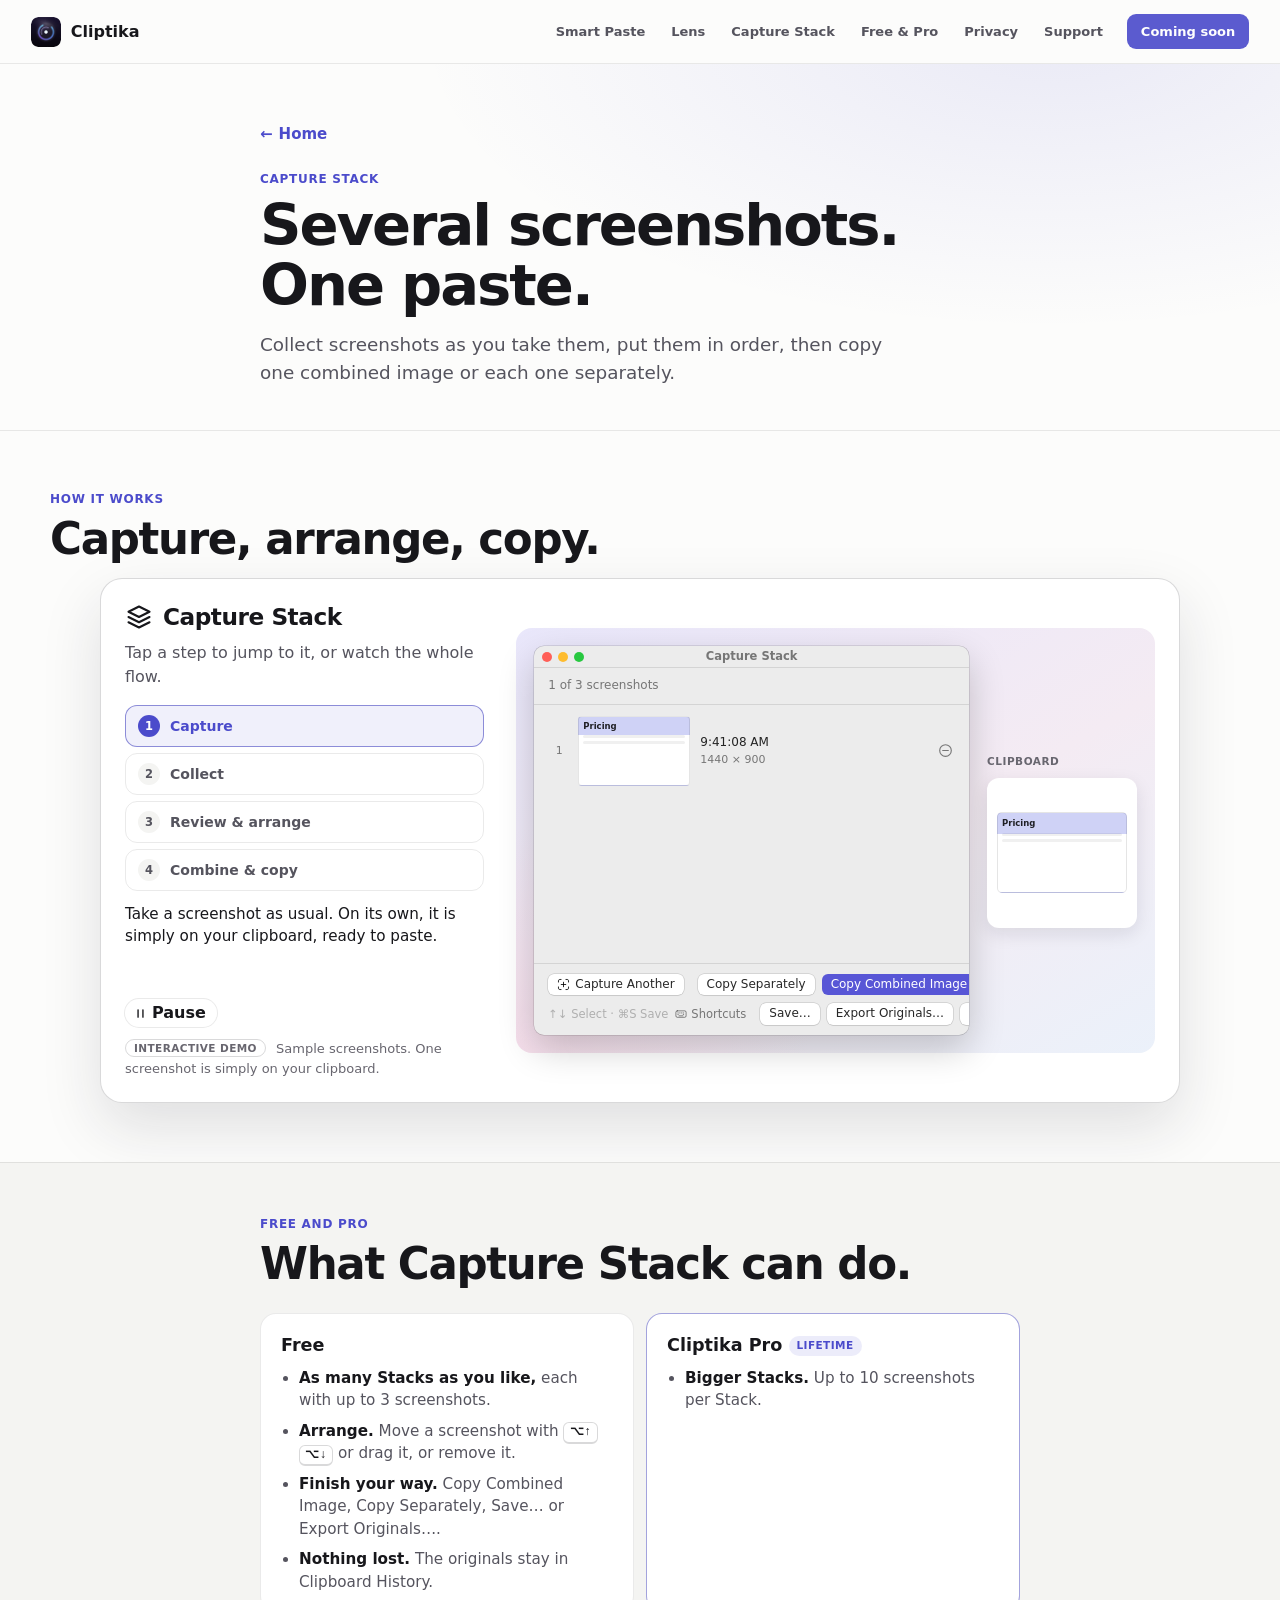
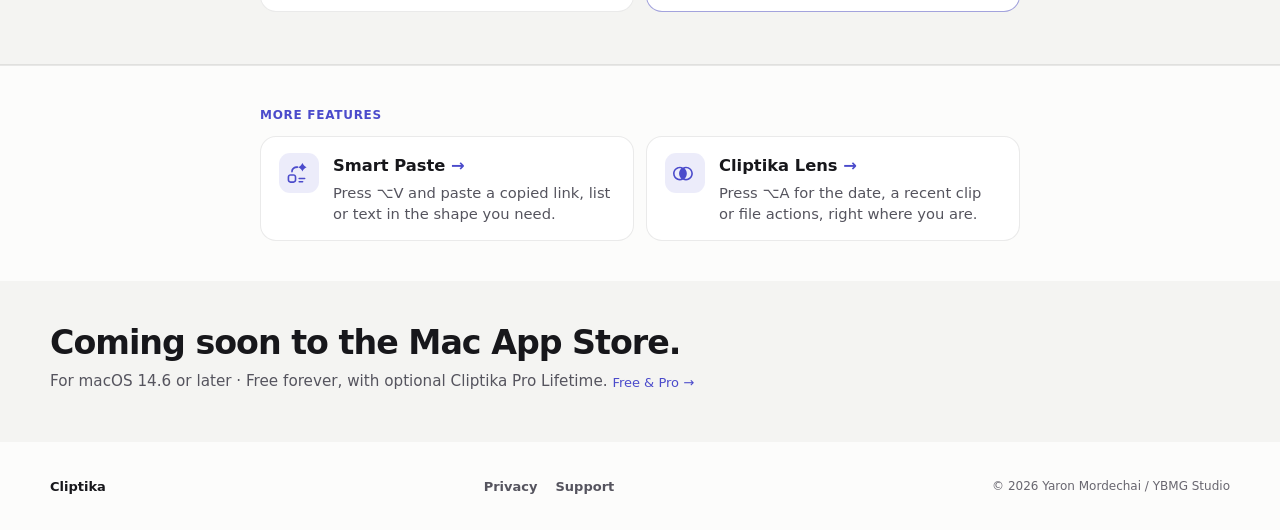
==== capture-stack.html @ e567d056 "Feature pages: Lens and Capture Stack, shared navigation, deploy list - lens.html: the four existing" ====
<!doctype html>
<html lang="en">
<head>
  <meta charset="utf-8">
  <meta name="viewport" content="width=device-width,initial-scale=1">
  <meta name="description" content="Capture Stack in Cliptika for Mac: collect several screenshots, put them in order, then copy one combined image or each one separately.">
  <meta name="theme-color" content="#121116" media="(prefers-color-scheme: dark)">
  <meta name="theme-color" content="#fcfcfb" media="(prefers-color-scheme: light)">
  <title>Capture Stack — Cliptika</title>
  <link rel="canonical" href="https://cliptika.app/capture-stack.html"><meta property="og:type" content="website"><meta property="og:site_name" content="Cliptika"><meta property="og:url" content="https://cliptika.app/capture-stack.html"><meta property="og:title" content="Capture Stack — Cliptika"><meta property="og:description" content="Capture Stack in Cliptika for Mac: collect several screenshots, put them in order, then copy one combined image or each one separately."><meta property="og:image" content="https://cliptika.app/assets/og/cliptika-og.png"><meta property="og:image:width" content="1200"><meta property="og:image:height" content="630"><meta property="og:image:type" content="image/png"><meta property="og:image:alt" content="Cliptika app icon with the headline Copy. Capture. Do more. and “Coming soon to the Mac App Store”."><meta name="twitter:card" content="summary_large_image"><meta name="twitter:title" content="Capture Stack — Cliptika"><meta name="twitter:description" content="Capture Stack in Cliptika for Mac: collect several screenshots, put them in order, then copy one combined image or each one separately."><meta name="twitter:image" content="https://cliptika.app/assets/og/cliptika-og.png">
  <link rel="icon" href="favicon.png" type="image/png" sizes="32x32">
  <link rel="apple-touch-icon" href="assets/icons/cliptika-app-icon-180.png">
  <link rel="stylesheet" href="style.css?v=preview-19"><link rel="stylesheet" href="site.css?v=s12">
  <link rel="stylesheet" href="showcase.css?v=sc-73-fp">
</head>
<body class="xp-page">
<svg xmlns="http://www.w3.org/2000/svg" width="0" height="0" style="position:absolute" aria-hidden="true" focusable="false"><defs>
<symbol id="icon-smartpaste" viewBox="6 -92 108 108">
<path class="ic-secondary" d="M107.07 -66.105C97.542 -62.022 90.736 -55.216 86.652 -45.687C82.568 -55.216 75.762 -62.022 66.234 -66.105C75.762 -70.189 82.568 -76.995 86.652 -86.523C90.736 -76.995 97.542 -70.189 107.07 -66.105Z"/><path class="ic-primary" d="M56.772 -18.297L56.772 -3.358C56.772 4.344 50.529 10.587 42.828 10.587L27.888 10.587C20.187 10.587 13.944 4.344 13.944 -3.357L13.944 -18.297C13.944 -25.999 20.187 -32.242 27.888 -32.242L42.828 -32.242C50.529 -32.242 56.772 -25.999 56.772 -18.297ZM91.632 5.109C91.632 7.309 89.848 9.093 87.648 9.093L70.716 9.093C68.516 9.093 66.732 7.309 66.732 5.109C66.732 2.908 68.516 1.124 70.716 1.124L87.648 1.124C89.848 1.124 91.632 2.908 91.632 5.109ZM27.888 -24.273C24.588 -24.273 21.912 -21.598 21.912 -18.297L21.912 -3.357C21.912 -0.057 24.588 2.619 27.888 2.618L42.828 2.618C46.128 2.618 48.804 -0.057 48.804 -3.358L48.804 -18.297C48.804 -21.598 46.128 -24.273 42.828 -24.273ZM101.592 -10.828C101.592 -8.627 99.808 -6.844 97.608 -6.844L70.716 -6.844C68.516 -6.844 66.732 -8.627 66.732 -10.828C66.732 -13.028 68.516 -14.812 70.716 -14.812L97.608 -14.812C99.808 -14.812 101.592 -13.028 101.592 -10.828ZM66.732 -67.102C66.732 -64.901 64.948 -63.117 62.748 -63.117C47.361 -63.117 39.342 -57.052 39.342 -44.194C39.342 -41.993 37.558 -40.209 35.358 -40.209C33.158 -40.209 31.374 -41.993 31.374 -44.194C31.374 -62.013 43.368 -71.085 62.748 -71.085C64.948 -71.085 66.732 -69.302 66.732 -67.102Z"/></symbol>
<symbol id="icon-lens" viewBox="6 -92 108 108">
<path class="ic-secondary" d="M74.733 -35.23C74.733 -25.209 69.715 -15.904 61.455 -10.386L59.76 -9.334C50.496 -14.666 44.787 -24.541 44.787 -35.23C44.787 -45.918 50.496 -55.793 59.76 -61.125C69.024 -55.793 74.733 -45.918 74.733 -35.23Z"/><path class="ic-primary" d="M108.564 -35.229L108.389 -31.767C106.655 -14.691 92.234 -1.365 74.7 -1.365C69.342 -1.365 64.275 -2.61 59.79 -4.859C55.281 -2.619 50.197 -1.365 44.82 -1.365C26.117 -1.365 10.956 -16.527 10.956 -35.23C10.956 -53.932 26.117 -69.093 44.82 -69.093C50.19 -69.093 55.268 -67.844 59.76 -65.585C64.252 -67.844 69.33 -69.093 74.7 -69.093C93.403 -69.094 108.564 -53.932 108.564 -35.229ZM18.924 -35.23C18.924 -20.928 30.518 -9.334 44.82 -9.334C47.249 -9.334 49.599 -9.668 51.818 -10.317C45.057 -16.479 40.836 -25.361 40.836 -35.23C40.836 -45.105 45.063 -53.993 51.832 -60.154C49.605 -60.79 47.251 -61.126 44.82 -61.125C30.518 -61.125 18.924 -49.531 18.924 -35.23ZM67.702 -60.142C74.463 -53.98 78.684 -45.098 78.684 -35.23L78.509 -31.767C77.649 -23.301 73.671 -15.758 67.736 -10.308C69.945 -9.664 72.284 -9.334 74.7 -9.334C89.002 -9.334 100.596 -20.928 100.596 -35.229L100.462 -37.877C99.136 -50.935 88.108 -61.126 74.7 -61.125C72.271 -61.125 69.921 -60.791 67.702 -60.142ZM48.804 -35.23C48.804 -26.498 53.126 -18.775 59.76 -14.101C66.394 -18.775 70.716 -26.498 70.716 -35.23L70.582 -37.877C69.807 -45.511 65.716 -52.165 59.758 -56.356C53.125 -51.682 48.804 -43.96 48.804 -35.23Z"/></symbol>
<linearGradient id="mk-ring-grad" x1="0" y1="0" x2="1" y2="1"><stop class="mk-s1" offset="0"/><stop class="mk-s2" offset="1"/></linearGradient></defs></svg>
  <a class="skip" href="#main">Skip to content</a>
  <header class="site-header">
    <div class="container nav-shell"><button class="menu-btn" type="button" data-menu aria-expanded="false" aria-controls="mnav" aria-label="Open menu"><svg class="mb-open" viewBox="0 0 18 18" aria-hidden="true"><path d="M3 5.5h12M3 9h12M3 12.5h12"/></svg><svg class="mb-close" viewBox="0 0 18 18" aria-hidden="true"><path d="M4.5 4.5l9 9M13.5 4.5l-9 9"/></svg><span class="mb-word">Menu</span></button><nav class="mnav" id="mnav" aria-label="Site sections" hidden><a href="index.html">Home</a><a href="smart-paste.html">Smart Paste</a><a href="lens.html">Lens</a><a href="capture-stack.html" aria-current="page">Capture Stack</a><a href="index.html#free-pro">Free &amp; Pro</a><a href="privacy.html">Privacy</a><a href="support.html">Support</a></nav>
      <a class="brand" href="index.html"><img src="assets/icons/cliptika-app-icon-64.png" alt="" width="30" height="30">Cliptika</a>
      <nav class="nav-links" aria-label="Main navigation"><a href="smart-paste.html">Smart Paste</a><a href="lens.html">Lens</a><a href="capture-stack.html" aria-current="page">Capture Stack</a><a href="index.html#free-pro">Free &amp; Pro</a><a href="privacy.html">Privacy</a><a href="support.html">Support</a></nav>
      <span class="download is-soon" aria-label="Coming soon to the Mac App Store">Coming soon</span>
    </div>
  </header>

  <main id="main">
    <section class="xp-hero" aria-labelledby="xp-title">
      <div class="container xp-narrow">
        <p class="xp-back"><a href="index.html"><span aria-hidden="true">←</span> Home</a></p>
        <p class="eyebrow">Capture Stack</p>
        <h1 id="xp-title">Several screenshots. One paste.</h1>
        <p class="xp-lead">Collect screenshots as you take them, put them in order, then copy one combined image or each one separately.</p>
      </div>
    </section>

    <section class="work xp-demo xp-cs" id="how-it-works" aria-labelledby="xp-ex">
      <div class="container">
        <div class="section-head xp-narrow"><p class="eyebrow">How it works</p><h2 id="xp-ex">Capture, arrange, copy.</h2></div>
        <article class="cs-card" data-cs data-cs-pace="quick">
          <div class="cs-copy">
            <div class="sc-id"><span class="cs-ic" data-sym="square.stack.3d.up"></span><h3 id="cs-heading">Capture Stack</h3></div>
            <p class="cs-lead">Tap a step to jump to it, or watch the whole flow.</p>
            <ol class="cs-steps" role="tablist" aria-label="Capture Stack workflow">
              <li><button type="button" role="tab" data-cs-step="0" aria-selected="true" aria-controls="cs-win" tabindex="0"><span>1</span>Capture</button></li>
              <li><button type="button" role="tab" data-cs-step="1" aria-selected="false" aria-controls="cs-win" tabindex="-1"><span>2</span>Collect</button></li>
              <li><button type="button" role="tab" data-cs-step="2" aria-selected="false" aria-controls="cs-win" tabindex="-1"><span>3</span>Review &amp; arrange</button></li>
              <li><button type="button" role="tab" data-cs-step="3" aria-selected="false" aria-controls="cs-win" tabindex="-1"><span>4</span>Combine &amp; copy</button></li>
            </ol>
            <p class="cs-say" data-cs-caption aria-live="polite"></p>
            <div class="cs-ctl"><button type="button" class="story-play" data-cs-play></button></div>
            <p class="cs-fine"><span class="sc-tag">Interactive Demo</span> Sample screenshots. One screenshot is simply on your clipboard.</p>
          </div>
          <div class="cs-demo" id="cs-win" role="tabpanel" aria-label="Capture Stack window (interactive demo)" data-step="0">
            <div class="csw" aria-hidden="true">
              <div class="csw-bar"><i></i><i></i><i></i><span>Capture Stack</span></div>
              <div class="csw-h" data-cs-count>1 of 3 screenshots</div>
              <div class="csw-list" data-cs-list></div>
              <div class="csw-f">
                <div class="csw-r1"><span class="btn"><span data-sym="plus.viewfinder"></span>Capture Another</span><span class="sp"></span><span class="btn">Copy Separately</span><span class="btn btn-def" data-cs-copy>Copy Combined Image</span></div>
                <div class="csw-r2"><span class="hint">↑↓ Select · ⌘S Save</span><span class="link"><span data-sym="keyboard"></span>Shortcuts</span><span class="sp"></span><span class="btn">Save…</span><span class="btn">Export Originals…</span><span class="btn btn-end">End Stack</span></div>
              </div>
            </div>
            <div class="cs-out" aria-hidden="true">
              <p class="cs-out-l" data-cs-out-l>Clipboard</p>
              <div class="cs-out-box" data-cs-out></div>
              <p class="cs-status" data-cs-status hidden><b>Combined image copied</b> Ready to paste with ⌘V</p>
            </div>
          </div>
        </article>
      </div>
    </section>

    <section class="plans xp-plans" id="what-capture-stack-does" aria-labelledby="xp-fp">
      <div class="container xp-narrow">
        <div class="section-head"><p class="eyebrow">Free and Pro</p><h2 id="xp-fp">What Capture Stack can do.</h2></div>
        <div class="xp-groups">
          <div class="xp-group"><h3>Free</h3><ul>
            <li><strong>As many Stacks as you like,</strong> each with up to 3 screenshots.</li>
            <li><strong>Arrange.</strong> Move a screenshot with <kbd>⌥↑</kbd> <kbd>⌥↓</kbd> or drag it, or remove it.</li>
            <li><strong>Finish your way.</strong> Copy Combined Image, Copy Separately, Save… or Export Originals….</li>
            <li><strong>Nothing lost.</strong> The originals stay in Clipboard History.</li>
          </ul></div>
          <div class="xp-group xp-pro"><h3>Cliptika Pro <span class="mp-tag">Lifetime</span></h3><ul>
            <li><strong>Bigger Stacks.</strong> Up to 10 screenshots per Stack.</li>
          </ul></div>
        </div>
      </div>
    </section>

    <section class="work xp-more" aria-labelledby="xp-more-h">
      <div class="container xp-narrow">
        <h2 id="xp-more-h" class="eyebrow">More features</h2>
        <div class="xp-more-grid"><a class="xp-more-card" href="smart-paste.html"><span class="mb-ic"><svg class="ic" aria-hidden="true"><use href="#icon-smartpaste"/></svg></span><span><strong>Smart Paste <span aria-hidden="true">→</span></strong><small>Press ⌥V and paste a copied link, list or text in the shape you need.</small></span></a><a class="xp-more-card" href="lens.html"><span class="mb-ic"><svg class="ic" aria-hidden="true"><use href="#icon-lens"/></svg></span><span><strong>Cliptika Lens <span aria-hidden="true">→</span></strong><small>Press ⌥A for the date, a recent clip or file actions, right where you are.</small></span></a></div>
      </div>
    </section>
    <section class="cta" id="download" aria-labelledby="cta-heading">
      <div class="container cta-inner"><div><h2 id="cta-heading">Coming soon to the Mac App Store.</h2><p>For macOS 14.6 or later · Free forever, with optional Cliptika Pro Lifetime. <a class="text-link" href="index.html#free-pro">Free &amp; Pro →</a></p></div></div>
    </section>
  </main>

  <footer class="site-footer"><div class="container footer-inner"><a class="footer-brand" href="index.html">Cliptika</a><nav class="footer-links" aria-label="Footer navigation"><a href="privacy.html">Privacy</a><a href="support.html">Support</a></nav><small class="copyright">© 2026 Yaron Mordechai / YBMG Studio</small></div></footer>
  <script src="showcase.js?v=sc-73-fp"></script>
  <script src="site.js?v=s12"></script>
</body>
</html>
---- style.css ----
/* Cliptika site — preview design. Tokens first; every motion respects prefers-reduced-motion at the bottom. */
:root{color-scheme:light dark;--bg:#fcfcfb;--surface:#fff;--surface2:#f4f4f2;--text:#17171b;--text2:#55545e;--text3:#85838f;--accent:#4b4bcb;--accent-soft:rgba(75,75,203,.1);--on:#fff;--border:rgba(23,23,27,.09);--border-strong:rgba(23,23,27,.16);--shadow:0 24px 60px rgba(30,28,46,.13);--container:min(100% - 48px,1180px);--ease:cubic-bezier(.22,.7,.2,1);font-family:-apple-system,BlinkMacSystemFont,"SF Pro Display","SF Pro Text",Inter,system-ui,sans-serif}
@media(prefers-color-scheme:dark){:root{--bg:#121116;--surface:#1a191f;--surface2:#201f26;--text:#f1f0f5;--text2:#b3b1bf;--text3:#8b8996;--accent:#a3a3fa;--accent-soft:rgba(163,163,250,.14);--on:#15141c;--border:rgba(255,255,255,.1);--border-strong:rgba(255,255,255,.18);--shadow:0 24px 60px rgba(0,0,0,.45)}}
*{box-sizing:border-box}html{scroll-behavior:smooth;-webkit-text-size-adjust:100%}body{margin:0;background:var(--bg);color:var(--text);font-size:16px;line-height:1.5;overflow-x:hidden;-webkit-font-smoothing:antialiased}a{color:inherit}button{font:inherit;color:inherit}img,video{display:block;max-width:100%;height:auto}.container{width:var(--container);margin:auto}[hidden]{display:none!important}
.skip{position:absolute;top:0;left:-999px;background:var(--accent);color:var(--on);padding:8px 12px;z-index:20;border-radius:0 0 8px 0}.skip:focus{left:0}a:focus-visible,button:focus-visible{outline:2px solid var(--accent);outline-offset:3px;border-radius:6px}
kbd{font:600 .82em/1 ui-monospace,SFMono-Regular,Menlo,monospace;padding:.2em .45em;border:1px solid var(--border-strong);border-bottom-width:2px;border-radius:6px;background:var(--surface);color:var(--text)}
/* header */
.site-header{height:64px;display:flex;align-items:center;position:sticky;top:0;z-index:10;background:color-mix(in srgb,var(--bg) 86%,transparent);backdrop-filter:saturate(1.4) blur(18px);-webkit-backdrop-filter:saturate(1.4) blur(18px);border-bottom:1px solid var(--border)}.nav-shell{width:100%;display:flex;align-items:center;gap:24px}.brand{display:inline-flex;align-items:center;gap:9px;text-decoration:none;font-size:14px;font-weight:680;letter-spacing:.01em}.brand img{width:22px;height:22px;border-radius:6px}.nav-links{display:flex;gap:26px;margin-left:auto}.nav-links a,.footer-links a{color:var(--text2);font-size:13px;font-weight:600;text-decoration:none;transition:color .15s}.nav-links a:hover,.footer-links a:hover{color:var(--accent)}.download{border-radius:9px;background:var(--accent);color:var(--on);padding:8px 14px;text-decoration:none;font-size:13px;font-weight:680}.download.is-soon{cursor:default;opacity:.9;pointer-events:none}
/* hero */
.hero{padding:clamp(24px,4vw,52px) 0 clamp(30px,4.5vw,56px);background:radial-gradient(900px 420px at 82% -8%,var(--accent-soft),transparent 70%)}
.hero-layout{display:grid;grid-template-columns:minmax(0,.82fr) minmax(0,1.18fr);gap:clamp(28px,5vw,72px);align-items:center}
.chip{display:inline-block;margin:0 0 16px;padding:6px 12px;border:1px solid var(--border-strong);border-radius:999px;background:var(--surface);color:var(--text2);font-size:12.5px;font-weight:650;letter-spacing:.01em}
.hero h1{font-size:clamp(2.35rem,5.4vw,5rem);line-height:1.02;letter-spacing:-.04em;margin:0;font-weight:760}.hero h1 span{color:var(--accent);white-space:nowrap}
.hero-copy{font-size:clamp(1.02rem,1.5vw,1.2rem);color:var(--text2);max-width:34ch;margin:18px 0 26px}
.story-steps{list-style:none;margin:0 0 26px;padding:0;display:grid;gap:8px}.story-step{width:100%;display:grid;grid-template-columns:30px 1fr;align-items:center;gap:12px;text-align:left;padding:11px 14px;border:1px solid var(--border);border-radius:14px;background:transparent;cursor:pointer;position:relative;overflow:hidden;transition:background .25s var(--ease),border-color .25s var(--ease),transform .25s var(--ease)}
.story-step:hover{border-color:var(--border-strong)}.story-step[aria-current=true]{background:var(--surface);border-color:var(--border-strong);box-shadow:0 8px 24px rgba(30,28,46,.08)}
.step-n{display:grid;place-items:center;width:28px;height:28px;border-radius:50%;background:var(--surface2);color:var(--text2);font-size:12px;font-weight:720;transition:background .25s,color .25s}.story-step[aria-current=true] .step-n{background:var(--accent);color:var(--on)}
.step-t strong{display:block;font-size:15px;letter-spacing:-.01em}.step-t small{display:block;color:var(--text3);font-size:12.5px}
.story-step[aria-current=true] 
.soon-badge{display:inline-flex;align-items:center;margin:0 0 6px;padding:11px 18px;border-radius:999px;border:1px solid var(--border-strong);background:var(--surface);color:var(--text);font-weight:650;font-size:.96rem}.compat{margin:8px 0 0;color:var(--text3);font-size:13px}
/* stage: a deck of real scenes */
.stage{position:relative;border:1px solid var(--border);border-radius:22px;background:radial-gradient(circle at 80% 10%,var(--accent-soft),transparent 55%),var(--surface);box-shadow:var(--shadow);overflow:hidden}
.stage-deck{position:relative;aspect-ratio:1500/1063;display:grid;place-items:center;padding:clamp(10px,2vw,22px)}
.scene{position:absolute;inset:clamp(10px,2vw,22px);margin:0;display:grid;place-items:center;opacity:0;transform:translateY(14px) scale(.985);filter:blur(4px);visibility:hidden;transition:opacity .6s var(--ease),transform .6s var(--ease),filter .6s var(--ease),visibility 0s .6s}
.scene.is-active{opacity:1;transform:none;filter:none;visibility:visible;transition-delay:0s}
.scene[hidden]{display:grid!important}
.scene picture,.scene img{width:100%;height:100%;object-fit:contain;border-radius:12px}
.scene img{box-shadow:0 14px 34px rgba(20,18,34,.2);border:1px solid var(--border)}
.scene.is-active img{animation:drift 9s ease-out both}
@keyframes drift{from{transform:scale(1.012)}to{transform:scale(1)}}
.scene-video{width:100%;border-radius:12px;overflow:hidden;border:1px solid var(--border);box-shadow:0 14px 34px rgba(20,18,34,.2);background:#f6f6f7;aspect-ratio:1600/654}.scene-video video{width:100%;height:100%;object-fit:cover}
.scene-play{position:absolute;right:16px;bottom:16px;border:1px solid var(--border-strong);border-radius:999px;background:var(--surface);color:var(--text);padding:8px 14px;font-size:13px;font-weight:660;cursor:pointer;box-shadow:0 6px 18px rgba(30,28,46,.15)}
.stage-bar{display:flex;align-items:center;justify-content:space-between;gap:14px;padding:11px 16px;border-top:1px solid var(--border);background:color-mix(in srgb,var(--surface) 88%,transparent)}.stage-caption{margin:0;color:var(--text2);font-size:13.5px;line-height:1.35}
.stage-pause{flex:none;width:34px;height:34px;display:grid;place-items:center;border:1px solid var(--border-strong);border-radius:50%;background:var(--surface);color:var(--text2);cursor:pointer}.stage-pause:hover{color:var(--accent)}.stage-pause .pi{display:block;width:10px;height:12px;border-left:3px solid currentColor;border-right:3px solid currentColor}.stage-pause[aria-pressed=true] .pi{width:0;height:0;border:0;border-top:6px solid transparent;border-bottom:6px solid transparent;border-left:10px solid currentColor;margin-left:3px}
/* sections */
.work{padding:clamp(34px,4.6vw,60px) 0;border-top:1px solid var(--border)}
.section-head{max-width:680px;margin:0 0 clamp(16px,2.2vw,26px)}.section-head.row{max-width:none;display:flex;align-items:baseline;justify-content:space-between;gap:24px}.eyebrow{color:var(--accent);font-size:12px;font-weight:720;letter-spacing:.06em;text-transform:uppercase;margin:0 0 8px}.section-head h2,.benefits h2,.cta h2{font-size:clamp(1.9rem,3.4vw,2.9rem);line-height:1.06;letter-spacing:-.03em;margin:0;font-weight:740}.section-intro{margin:12px 0 0;color:var(--text2);font-size:1.05rem;max-width:46ch}.section-head.row .section-intro{margin:0}
/* personas */
.persona-tabs{display:flex;gap:8px;flex-wrap:wrap;margin:0 0 clamp(20px,3vw,32px)}.persona-tab{border:1px solid var(--border);border-radius:999px;background:transparent;color:var(--text2);padding:9px 16px;font-size:14px;font-weight:650;cursor:pointer;transition:background .2s,color .2s,border-color .2s}.persona-tab:hover{border-color:var(--border-strong);color:var(--text)}.persona-tab[aria-selected=true]{background:var(--accent);border-color:var(--accent);color:var(--on)}
@keyframes rise{from{opacity:0;transform:translateY(10px)}to{opacity:1;transform:none}}
.cases{list-style:none;margin:0;padding:0;display:grid;gap:12px}.cases li{padding:18px 20px;background:var(--surface);border:1px solid var(--border);border-radius:16px}.cases h3{margin:0 0 5px;font-size:1.05rem;letter-spacing:-.015em}.cases p{margin:0;color:var(--text2);font-size:.95rem;line-height:1.5}
.pro{display:inline-block;vertical-align:1px;margin-left:2px;padding:1px 7px;border-radius:999px;background:var(--accent-soft);color:var(--accent);font-size:10.5px;font-weight:760;letter-spacing:.04em;text-transform:uppercase}
.persona-media{margin:0;border:1px solid var(--border);border-radius:20px;background:var(--surface);box-shadow:var(--shadow);overflow:hidden}.persona-media img{width:100%}.persona-media figcaption{padding:11px 16px;border-top:1px solid var(--border);color:var(--text3);font-size:12.5px}
.pro-note{margin:22px 0 0;color:var(--text3);font-size:13px}
/* features */
.tabs{display:flex;gap:26px;margin:0 0 26px;padding:0;border-bottom:1px solid var(--border-strong);overflow-x:auto;scrollbar-width:none}.tabs::-webkit-scrollbar{display:none}.tab{border:0;border-bottom:2px solid transparent;background:transparent;color:var(--text2);padding:10px 0 11px;min-height:44px;white-space:nowrap;cursor:pointer;font-size:14px;font-weight:660;margin-bottom:-1px}.tab:hover{color:var(--accent)}.tab[aria-selected=true]{color:var(--text);border-color:var(--accent)}
.tabpanel{display:grid;grid-template-columns:minmax(0,.55fr) minmax(0,1fr);align-items:center;gap:clamp(24px,4vw,52px);min-height:400px;animation:rise .45s var(--ease) both}.tabpanel[hidden]{display:none}
.tab-copy h3{font-size:clamp(1.6rem,2.4vw,2.3rem);line-height:1.08;letter-spacing:-.025em;margin:0 0 12px}.tab-copy p{color:var(--text2);margin:0;max-width:36ch}.feature-points{list-style:none;margin:18px 0 0;padding:0;color:var(--text2);font-size:14px}.feature-points li{padding-left:16px;position:relative;margin:8px 0}.feature-points li:before{content:"";position:absolute;top:.62em;left:0;width:5px;height:5px;background:var(--accent);border-radius:50%}
.tab-media{min-width:0}.media-switch{display:flex;gap:8px;margin:0 0 10px}.media-switch button{border:1px solid var(--border-strong);border-radius:999px;background:transparent;color:var(--text2);padding:6px 12px;font-size:12px;font-weight:660;cursor:pointer}.media-switch button.is-active{border-color:var(--accent);color:var(--accent);background:var(--accent-soft)}
.product-frame,.media-frame{position:relative;margin:0;background:var(--surface);border:1px solid var(--border);border-radius:18px;overflow:hidden;box-shadow:var(--shadow)}.media-choice[hidden]{display:none}.product-frame img{width:100%}.product-frame figcaption{padding:10px 14px;color:var(--text3);font-size:12.5px;line-height:1.4;border-top:1px solid var(--border)}
.video-crop{width:100%;overflow:hidden;background:#f6f6f7}.video-crop video{width:100%;height:100%;object-fit:cover}.demo-transform .video-crop{aspect-ratio:1600/654}.demo-translation .video-crop{aspect-ratio:1600/768}.demo-capture .video-crop{aspect-ratio:1688/984}
.demo-control{position:absolute;right:14px;bottom:50px;display:inline-flex;align-items:center;gap:7px;border:1px solid var(--border-strong);border-radius:999px;background:var(--surface);box-shadow:0 5px 16px rgba(30,28,46,.14);color:var(--text2);padding:7px 11px;font-size:12px;font-weight:660;line-height:1;cursor:pointer;transition:transform .16s,color .16s}.demo-control:hover{color:var(--accent);transform:translateY(-1px)}
.lens-frame{max-width:520px;justify-self:center}.lens-frame img{background:var(--surface2)}
/* benefits / cta / footer */
.more-grid{display:grid;grid-template-columns:repeat(3,minmax(0,1fr));gap:12px}.more-card{padding:20px;background:var(--surface2);border:1px solid var(--border);border-radius:16px}.more-card strong{display:block;font-size:15px;margin-bottom:5px}.more-card p{margin:0;color:var(--text2);font-size:13.5px;line-height:1.45}
.cta{padding:clamp(40px,5vw,64px) 0;background:var(--surface2);border-top:1px solid var(--border)}.cta-inner{display:flex;align-items:center;justify-content:space-between;gap:48px}.cta p{margin:10px 0 0;color:var(--text2);max-width:50ch}.cta-action{text-align:right;flex:none}.cta .soon-badge{margin:0}.reassurance{margin:13px 0 0;color:var(--text2);font-size:13px}.text-link{color:var(--accent);font-size:13px;text-decoration:none}.text-link:hover{text-decoration:underline}
.site-footer{padding:22px 0}.footer-inner{display:flex;align-items:center;justify-content:space-between;gap:24px}.footer-brand{color:var(--text);font-size:13px;font-weight:650;text-decoration:none}.footer-links{display:flex;gap:18px}.copyright{font-size:12px;color:var(--text3)}
.legal{padding:56px 0 70px}.legal h1{font-size:clamp(2.25rem,5vw,3.5rem);letter-spacing:-.02em;line-height:1.08;margin:0 0 4px}.legal h2{font-size:21px;margin:36px 0 6px}.legal p,.legal li{margin:8px 0}.legal .muted{color:var(--text3);font-size:15px}.legal a{color:var(--accent)}.narrow{max-width:720px;margin:auto;width:var(--container)}
/* tablet + mobile */
@media(max-width:1020px){.hero-layout{display:flex;flex-direction:column;align-items:stretch;gap:14px}.hero-copy-col{display:contents}.chip{order:1;align-self:flex-start}.hero h1{order:2}.hero-copy{order:3;max-width:46ch;margin:6px 0 10px}.stage-col{order:4}.story-steps{order:5;margin:6px 0 4px}.soon-badge{order:6;align-self:flex-start;margin-top:10px}.compat{order:7;margin:0}.persona-panel,.tabpanel{grid-template-columns:1fr}.tabpanel{min-height:0}.cta-inner{flex-direction:column;align-items:flex-start;gap:22px}.cta-action{text-align:left}.nav-links{gap:18px}}
@media(max-width:760px){:root{--container:min(100% - 32px,1180px)}.nav-links{display:none}.site-header{height:58px}.story-steps{grid-template-columns:repeat(3,1fr);gap:6px}.story-step{grid-template-columns:1fr;gap:6px;padding:10px;text-align:center;justify-items:center}.step-t small{display:none}.step-t strong{font-size:12.5px}.stage-deck{aspect-ratio:1500/1100}.more-grid{grid-template-columns:1fr}.section-head.row{flex-direction:column;gap:8px}.footer-inner{flex-direction:column;align-items:flex-start;gap:10px}.persona-tabs{flex-wrap:nowrap;overflow-x:auto;scrollbar-width:none;margin-inline:-16px;padding-inline:16px}.persona-tabs::-webkit-scrollbar{display:none}.persona-tab{white-space:nowrap;flex:none}.tabs{gap:20px}}
/* motion off for people who ask for it: no drift, no cross-fade travel, no entrance animation */
@media(prefers-reduced-motion:reduce){html{scroll-behavior:auto}.scene,.scene.is-active{transition:none;transform:none;filter:none}.scene.is-active img{animation:none}.persona-panel,.tabpanel{animation:none}.story-step,.step-n,.persona-tab,.demo-control{transition:none}}

/* ===== v8: simplified page ===== */
.stage-deck .sub{position:absolute;inset:0;display:grid;place-items:center;opacity:0;visibility:hidden;transition:opacity .5s var(--ease),visibility 0s .5s}.stage-deck .sub.is-active{opacity:1;visibility:visible;transition-delay:0s}.scene .sub{position:absolute;inset:0}
.sub-dots{position:absolute;left:50%;bottom:8px;transform:translateX(-50%);display:flex;gap:4px;padding:4px;border:1px solid var(--border-strong);border-radius:999px;background:color-mix(in srgb,var(--surface) 92%,transparent);z-index:2}.sub-dots button{display:inline-flex;align-items:center;gap:6px;border:0;border-radius:999px;background:transparent;color:var(--text2);padding:5px 11px;font-size:12px;font-weight:660;cursor:pointer}.sub-dots button i{width:6px;height:6px;border-radius:50%;background:var(--border-strong)}.sub-dots button[aria-pressed=true]{background:var(--accent-soft);color:var(--accent)}.sub-dots button[aria-pressed=true] i{background:var(--accent)}
/* hero video scene */
.hero-video{width:100%;position:relative;border-radius:12px;overflow:hidden;border:1px solid var(--border);box-shadow:0 14px 34px rgba(20,18,34,.2);background:#f6f6f7}.hero-video .vframe{aspect-ratio:1600/624}.hero-video .vbtn{bottom:14px}.hero-video 
/* media slots waiting for an authentic recording: compact, never dominant */
.gap{width:100%;display:grid;align-content:center;justify-items:start;gap:8px;padding:clamp(18px,2.6vw,30px);border:1.5px dashed var(--border-strong);border-radius:16px;background:linear-gradient(135deg,var(--surface2),var(--surface));text-align:left}
.gap.compact{min-height:0;aspect-ratio:1500/900}.gap-chip{padding:3px 10px;border-radius:999px;background:var(--accent-soft);color:var(--accent);font-size:10.5px;font-weight:760;letter-spacing:.05em;text-transform:uppercase}.gap h4{margin:0;font-size:clamp(1.25rem,2vw,1.65rem);letter-spacing:-.02em}.gap-keys{margin:0;color:var(--text2);font-size:13px}.gap-kicker{margin:0;color:var(--text2);max-width:40ch;font-size:.95rem;line-height:1.45}.gap-hero{position:absolute;inset:0;aspect-ratio:auto;height:100%;border-radius:12px}
/* shared interactive component: pick an item, the media and caption change with it */
.persona-panel{display:grid;grid-template-columns:minmax(0,.85fr) minmax(0,1.15fr);gap:clamp(18px,3vw,36px);align-items:center;animation:rise .4s var(--ease) both}.persona-panel[hidden]{display:none}
.persona-tabs{display:flex;gap:8px;flex-wrap:wrap;margin:0 0 clamp(14px,2vw,22px)}
.case-list{display:grid;gap:8px}.case{display:grid;grid-template-columns:28px 1fr;gap:12px;text-align:left;width:100%;padding:13px 16px;border:1px solid var(--border);border-radius:14px;background:var(--surface);cursor:pointer;transition:border-color .2s var(--ease),background .2s var(--ease),box-shadow .2s var(--ease)}.case:hover{border-color:var(--border-strong)}.case-n{display:grid;place-items:center;width:26px;height:26px;border-radius:50%;background:var(--surface2);color:var(--text2);font-size:12px;font-weight:740}.case-t strong{display:block;font-size:1rem;letter-spacing:-.01em}.case-t>span{display:block;margin-top:3px;color:var(--text2);font-size:.9rem;line-height:1.5}.case[aria-selected=true]{border-color:var(--accent);background:color-mix(in srgb,var(--accent-soft) 55%,var(--surface));box-shadow:0 10px 26px rgba(30,28,46,.1)}.case[aria-selected=true] .case-n{background:var(--accent);color:var(--on)}.case:not([aria-selected=true]) .case-t>span{display:none}
.case-t .mini{margin:8px 0 0;padding-left:18px;color:var(--text2);font-size:.88rem}.case-t .mini li{margin:2px 0}
.case-stage{min-width:0}.case-media{margin:0;border:1px solid var(--border);border-radius:18px;background:var(--surface);box-shadow:var(--shadow);overflow:hidden}.case-media[hidden]{display:none}.case-media picture img{width:100%}.case-media .still{width:100%;height:auto}.case-media figcaption{padding:9px 14px;border-top:1px solid var(--border);color:var(--text3);font-size:12.5px;line-height:1.4}.case-media .gap{border:0;border-radius:0}.case-media[role=tabpanel]:not([hidden]){animation:rise .35s var(--ease) both}
.pair{display:grid;grid-template-columns:1fr auto 1fr;align-items:center;gap:8px;padding:12px;background:var(--surface2)}.pair .still{border:1px solid var(--border);border-radius:10px}.pair span{color:var(--text3);font-size:20px}
/* video player: Play demo -> Pause -> Resume -> Replay */
.vframe{width:100%;overflow:hidden;background:#f6f6f7}.vframe video{width:100%;height:100%;object-fit:cover}.vbtn{position:absolute;right:12px;bottom:12px;display:inline-flex;align-items:center;gap:8px;border:1px solid var(--border-strong);border-radius:999px;background:var(--surface);color:var(--text);box-shadow:0 6px 18px rgba(30,28,46,.18);padding:8px 14px 8px 11px;font-size:13px;font-weight:680;line-height:1;cursor:pointer;transition:transform .16s,color .16s}.vbtn:hover{color:var(--accent);transform:translateY(-1px)}.vi{display:block;width:0;height:0;border-top:6px solid transparent;border-bottom:6px solid transparent;border-left:10px solid currentColor}.vbtn[data-state=playing] .vi{width:10px;height:12px;border:0;border-left:3px solid currentColor;border-right:3px solid currentColor}.vbtn[data-state=ended] .vi{width:12px;height:12px;border:2px solid currentColor;border-right-color:transparent;border-radius:50%}
/* plans + cta */
.plans{padding:clamp(30px,4.2vw,52px) 0;background:var(--surface2);border-block:1px solid var(--border)}.plan-grid{display:grid;grid-template-columns:repeat(2,minmax(0,1fr));gap:12px;max-width:860px}.plan{padding:18px 22px;border:1px solid var(--border);border-radius:16px;background:var(--surface)}.plan-pro{border-color:color-mix(in srgb,var(--accent) 40%,var(--border));background:color-mix(in srgb,var(--accent-soft) 45%,var(--surface))}.plan h3{margin:0 0 8px;font-size:1.1rem}.plan ul{margin:0;padding:0;list-style:none;display:grid;gap:6px;color:var(--text2);font-size:.92rem}.plan li{position:relative;padding-left:16px;line-height:1.4}.plan li:before{content:"";position:absolute;left:0;top:.6em;width:6px;height:6px;border-radius:50%;background:var(--accent)}.pro-note{margin:14px 0 0;color:var(--text3);font-size:13px}
.cta{padding:clamp(28px,3.6vw,44px) 0;border-top:0}.cta h2{font-size:clamp(1.5rem,2.6vw,2.1rem)}.cta p{margin:6px 0 0;color:var(--text2);max-width:none;font-size:.95rem}
@media(max-width:1020px){.persona-panel{grid-template-columns:1fr}.plan-grid{grid-template-columns:1fr}.stage-deck .gap-hero{padding:16px}}
@media(max-width:760px){.persona-tabs{flex-wrap:nowrap;overflow-x:auto;scrollbar-width:none;margin-inline:-16px;padding-inline:16px}.persona-tabs::-webkit-scrollbar{display:none}.persona-tab{white-space:nowrap;flex:none}.nav-links{display:none}.pair{grid-template-columns:1fr}.pair span{transform:rotate(90deg);justify-self:center}.gap.compact{aspect-ratio:auto;min-height:200px}}
@media(prefers-reduced-motion:reduce){.stage-deck .sub{transition:none}.case-media[role=tabpanel]:not([hidden]),.persona-panel{animation:none}.vbtn{transition:none}}

/* JSON example: real input and the exact JSON Pretty output, shown as text (not a Cliptika window) */
.cp+.cp-l{display:block;margin:0 0 6px;color:var(--text3);font-size:11px;font-weight:720;letter-spacing:.05em;text-transform:uppercase}

@media(min-width:761px){.cp+}

/* phones: the wide recording is shown 2:1, cropping only empty right-hand margin, so the Smart Paste menu and the text stay legible */
@media(max-width:760px){.hero-video .vframe{aspect-ratio:2/1}.hero-video .vframe video{object-fit:cover;object-position:0% 50%}.hero-video .vbtn{top:8px;bottom:auto;right:8px;padding:6px 11px 6px 9px;font-size:12px}}

/* inactive scenes must never catch pointer events (an invisible Pins image once sat on top of the video's Replay button) */
.scene:not(.is-active){pointer-events:none}.scene:not(.is-active) .sub,.scene:not(.is-active) .sub-dots{visibility:hidden!important;pointer-events:none}

/* ===== Final UX corrections (preview-16) ===== */
/* contrast: secondary copy must reach WCAG AA (4.5:1) on both themes */
:root{--text3:#68666f}
@media(prefers-color-scheme:dark){:root{--text3:#a09eac}}
.case-t>span,.gap-kicker,.plan ul{color:var(--text2)}
.case-media figcaption,.compat,.pro-note,.step-t small{color:var(--text3);font-size:13px}
/* stable media stage: every task in every persona/tool list shares one box, so nothing below it moves */
.persona-panel{align-items:center}
.case-stage{display:grid;grid-template-rows:minmax(0,1fr);min-width:0}
.case-stage>.case-media{grid-area:1/1;display:grid!important;grid-template-rows:minmax(0,1fr) auto;visibility:visible;margin:0;animation:none!important;min-height:0}
.case-stage>.case-media[hidden]{visibility:hidden;pointer-events:none}
.case-media>picture,.case-media>.still{min-height:0;display:grid;place-items:center;overflow:hidden;background:var(--surface2);padding:clamp(8px,1.6vw,16px)}
.case-media>picture img,.case-media>.still{width:100%;height:100%;object-fit:contain;border-radius:10px}
.case-media>picture img{border:1px solid var(--border);box-shadow:0 8px 22px rgba(20,18,34,.12)}
.case-media>.how,.case-media>.ba{min-height:0;overflow:auto}
.case-media>figcaption{grid-row:2}
@media(min-width:1021px){.case-stage{aspect-ratio:1500/1060}}
@media(max-width:1020px){.case-stage{min-height:420px;order:-1}.persona-panel{align-items:start}}
/* compact explanatory cards (replace the empty "recording coming soon" stages; no pretend UI) */
.how{display:grid;align-content:center;justify-items:start;gap:10px;padding:clamp(20px,3.4vw,40px);background:linear-gradient(135deg,var(--surface2),var(--surface))}
.how-hero{position:absolute;inset:0;border-radius:12px;height:100%}
.how-keys{margin:0;display:flex;flex-wrap:wrap;align-items:center;gap:6px 8px;color:var(--text2);font-size:14px}
.how-keys kbd{font-size:1.05rem;padding:.3em .6em}
.how-or{color:var(--text3);font-size:13px}
.how h4{margin:4px 0 0;font-size:clamp(1.4rem,2.4vw,2rem);letter-spacing:-.025em;line-height:1.1}
.how-out{margin:0;max-width:44ch;color:var(--text2);font-size:1rem;line-height:1.5}
.how-ex{margin-top:6px;width:100%;max-width:46ch;padding:12px 14px;border:1px solid var(--border);border-radius:12px;background:var(--surface)}
.how-ex .cp-l{margin:0 0 6px}
.how-quote{margin:0;display:flex;flex-wrap:wrap;align-items:center;gap:6px 10px;font-size:.98rem;color:var(--text);line-height:1.4}
.how-toast{padding:3px 9px;border-radius:999px;background:var(--accent-soft);color:var(--accent);font-size:12px;font-weight:700}
.how-sw{width:22px;height:22px;border-radius:6px;background:#4b4bcb;border:1px solid var(--border-strong)}
/* Before/After: the real Smart Paste menu plus the exact text result */
.ba{display:grid;grid-template-rows:minmax(0,1fr) auto;gap:0;background:var(--surface2)}
.ba .still{width:100%;height:100%;min-height:0;object-fit:cover;object-position:78% 45%;border-bottom:1px solid var(--border)}
.ba-row{display:grid;grid-template-columns:1fr auto 1fr;align-items:stretch;gap:8px;padding:12px}
.ba-card{padding:10px 12px;border:1px solid var(--border);border-radius:10px;background:var(--surface)}
.ba-card p{margin:0;font-size:.92rem;line-height:1.4;color:var(--text)}
.ba-after{border-color:color-mix(in srgb,var(--accent) 45%,var(--border))}
.ba-arrow{align-self:center;color:var(--text3);font-size:20px}
@media(max-width:760px){.ba-row{grid-template-columns:1fr}.ba-arrow{transform:rotate(90deg);justify-self:center}.ba .still{height:auto;aspect-ratio:960/392}}
/* Free vs Pro: full-width, larger, higher-contrast lists */
.plan-grid{max-width:none}
.plan ul{font-size:1rem;gap:9px;color:var(--text)}
.plan li{line-height:1.45}
.plan h3{font-size:1.2rem}
/* left selectors vs right stage: stay vertically centred, same breathing room */
.case-list{align-self:center}
/* subtle Save & find crossfade (no travelling motion) */
.stage-deck .sub{transition:opacity .35s ease,visibility 0s .35s}
.stage-deck .sub.is-active{transition-delay:0s}
@media(prefers-reduced-motion:reduce){.stage-deck .sub{transition:none}}
.how-line{margin:0;font-size:.98rem;line-height:1.5;color:var(--text)}

/* ===== keyboard-shortcut overlay (reusable, per-video cues; see script.js) ===== */
:root{--vk-bg:rgba(22,21,28,.88);--vk-border:rgba(255,255,255,.24);--vk-cap:rgba(255,255,255,.14);--vk-cap-edge:rgba(255,255,255,.26);--vk-text:#fff;--vk-size:30px}
.sr-only{position:absolute;width:1px;height:1px;margin:-1px;padding:0;overflow:hidden;clip:rect(0 0 0 0);white-space:nowrap;border:0}
.vplayer{position:relative}
.vkeys{position:absolute;z-index:2;display:inline-flex;align-items:center;gap:5px;padding:6px 8px;border:1px solid var(--vk-border);border-radius:14px;background:var(--vk-bg);-webkit-backdrop-filter:blur(14px) saturate(1.4);backdrop-filter:blur(14px) saturate(1.4);box-shadow:0 8px 24px rgba(10,9,16,.28),inset 0 1px 0 rgba(255,255,255,.1);color:var(--vk-text);pointer-events:none;opacity:0;visibility:hidden;transform:translateY(6px);transition:opacity .16s ease,transform .16s ease,visibility 0s .16s}
.vkeys.is-on{opacity:1;visibility:visible;transform:none;transition-delay:0s}
.vkeys--bl{left:12px;bottom:14px}.vkeys--br{right:12px;bottom:14px}.vkeys--tl{left:12px;top:12px}.vkeys--tr{right:12px;top:12px}.vkeys--bc{left:50%;bottom:14px;margin-left:0;translate:-50% 0}
.vk{display:inline-grid;place-items:center;min-width:var(--vk-size);height:var(--vk-size);padding:0 7px;border:1px solid var(--vk-cap-edge);border-bottom-width:2px;border-radius:8px;background:var(--vk-cap);color:var(--vk-text);font:600 15px/1 -apple-system,BlinkMacSystemFont,"SF Pro Text",system-ui,sans-serif}
.vk-word{font-size:12.5px;letter-spacing:.01em;padding:0 10px}
.vk-label{margin:0 4px 0 6px;font:600 12px/1 -apple-system,BlinkMacSystemFont,"SF Pro Text",system-ui,sans-serif;letter-spacing:.02em;color:rgba(255,255,255,.82);white-space:nowrap}
.vkeys.is-on .vk{animation:vkpress .22s ease-out both}
@keyframes vkpress{0%{transform:translateY(0) scale(1)}35%{transform:translateY(1px) scale(.94)}100%{transform:none}}
.vdebug{position:absolute;left:8px;top:8px;z-index:3;padding:3px 7px;border-radius:6px;background:#000;color:#0f0;font:600 12px ui-monospace,Menlo,monospace;pointer-events:none}
@media(max-width:760px){:root{--vk-size:26px}.vkeys{padding:5px 6px;gap:4px;border-radius:12px;max-width:calc(100% - 16px)}.vkeys--bl,.vkeys--br,.vkeys--bc{bottom:8px}.vkeys--bl,.vkeys--tl{left:8px}.vk{font-size:13.5px;padding:0 5px;border-radius:7px}.vk-word{font-size:11.5px}.vk-label{font-size:11px;margin:0 2px 0 4px}}
@media(max-width:380px){.vk-label{display:none}}
@media(prefers-reduced-motion:reduce){.vkeys{transition:none;transform:none}.vkeys.is-on .vk{animation:none}}

/* real demo videos inside the shared media stage: same tile treatment as screenshots, centred, aspect preserved; the control sits BELOW the footage so it never covers the real UI */
.case-media>.vstage{min-height:0;display:grid;align-content:center;gap:10px;background:var(--surface2);padding:clamp(8px,1.6vw,16px)}
.vclip{position:relative;width:100%;aspect-ratio:1600/724;border-radius:10px;overflow:hidden;border:1px solid var(--border);box-shadow:0 8px 22px rgba(20,18,34,.16);background:#111}
.vclip .vframe{height:100%;background:#111}
.vclip .vframe video{width:100%;height:100%;object-fit:contain}
.vstage .vbtn{position:static;justify-self:end;top:auto;right:auto;bottom:auto}

/* ===== calm hero: active-state highlight instead of progress bars ===== */
.story-step{transition:background .3s ease,border-color .3s ease,box-shadow .3s ease,transform .3s ease}
.story-step[aria-current=true]{background:color-mix(in srgb,var(--accent-soft) 80%,var(--surface));border-color:color-mix(in srgb,var(--accent) 55%,var(--border));box-shadow:0 8px 24px rgba(30,28,46,.1)}
.story-step[aria-current=true] strong{color:var(--accent)}
.story-step:not([aria-current=true]) strong{color:var(--text)}
.scene{transition:opacity .4s ease,visibility 0s .4s}
.scene.is-active{transition:opacity .4s ease,visibility 0s}
@media(prefers-reduced-motion:reduce){.story-step,.scene,.scene.is-active{transition:none}}

/* 0.5.0: exact SP-3 / LN-6 feature symbols, inline with existing labels */
.ic{width:1.25em;height:1.25em;flex:none;margin-right:4px;vertical-align:-.28em}.ic-primary{fill:currentColor}.ic-secondary{fill:var(--accent)}
---- site.css ----
/* Cliptika site: shared additions for every page, on top of style.css. */
.menu-btn{display:none}
.mnav[hidden]{display:none}
@media(max-width:760px){
  .site-header .download{margin-left:auto}
  .menu-btn{display:inline-flex;align-items:center;justify-content:center;gap:6px;min-width:44px;height:40px;margin-right:0;padding:0 8px;border:0;border-radius:10px;background:transparent;color:var(--text);font:inherit;font-size:14px;font-weight:650;cursor:pointer}
  .menu-btn:hover,.menu-btn[aria-expanded=true]{background:var(--accent-soft)}
  .menu-btn svg{width:18px;height:18px;fill:none;stroke:currentColor;stroke-width:1.8;stroke-linecap:round}
  .menu-btn[aria-expanded=true] .mb-open,.menu-btn[aria-expanded=false] .mb-close{display:none}
  .mnav{position:absolute;left:0;right:0;top:100%;display:grid;padding:6px 16px 12px;background:var(--bg);border-bottom:1px solid var(--border);box-shadow:0 18px 30px rgba(0,0,0,.12)}
  .mnav a{display:flex;align-items:center;min-height:46px;padding:0 4px;border-bottom:1px solid var(--border);color:var(--text);font-weight:600;text-decoration:none}
  .mnav a:last-child{border-bottom:0}
  .mnav a[aria-current=page]{color:var(--accent)}
}
@media(max-width:360px){.menu-btn .mb-word{display:none}.site-header .download{padding:7px 10px;font-size:12px}}
/* legal and support pages */
.legal .meta-note{padding:12px 14px;border:1px solid var(--border);border-radius:12px;background:var(--surface);color:var(--text2);font-size:.92rem}
.legal h3{margin:22px 0 6px;font-size:1rem}
/* comfortable targets for the brand and footer links (WCAG 2.2 target size) */
.site-header .brand,.site-footer .brand,.footer-brand{min-height:44px;display:inline-flex;align-items:center}
.footer-links a{display:inline-flex;align-items:center;min-height:32px}
.text-link{display:inline-flex;align-items:center;min-height:32px}
.nav-links a{display:inline-flex;align-items:center;min-height:32px}
/* header: the brand sits on a deliberate gutter instead of the window edge, with a larger mark */
.site-header .nav-shell{padding-inline:clamp(16px,2.4vw,32px)}
.site-header .brand{gap:10px;font-size:16px;letter-spacing:0}
.site-header .brand img{width:30px;height:30px;border-radius:7px}
@media(min-width:761px) and (max-width:900px){.nav-links{gap:18px}}
@media(max-width:760px){
  .site-header .nav-shell{gap:10px}
  .site-header .brand img{width:28px;height:28px;border-radius:6.5px}
  .menu-btn{margin-left:-8px}
  /* the header menu already links every section, so the three hero cards are not repeated on phones */
  .hero .jump-steps{display:none}
}
/* section links land with the heading clear of the sticky header */
#capture-stack,#free-pro{scroll-margin-top:64px}
---- showcase.css ----
/* Cliptika site — 0.6.0 product showcase layer on top of style.css.
   Product windows are interactive demos drawn to match the Cliptika 0.6.0 interface;
   every animated box has a fixed footprint; all motion is off under prefers-reduced-motion. */
.hero-layout{align-items:center}
.jump-steps .story-step{text-decoration:none;color:inherit}
.jump-steps .story-step:hover{background:var(--surface);border-color:color-mix(in srgb,var(--accent) 40%,var(--border))}
.jump-steps .story-step:hover .step-n{background:var(--accent);color:var(--on)}
.jump-steps .story-step::after{content:"↓";position:absolute;right:14px;top:50%;translate:0 -50%;color:var(--text3);font-size:13px}
.section-head.center{text-align:center;margin-inline:auto}
.pro{white-space:nowrap}

/* ===== hero: the menu bar window (320 pt) on a desktop ===== */
:root{--win-bg:#ececec;--win-row:rgba(0,0,0,.06)}
@media(prefers-color-scheme:dark){:root{--win-bg:#2b2b2e;--win-row:rgba(255,255,255,.07)}}
.hero-mb{min-width:0}
.hm-viewport{position:relative;overflow:hidden;border-radius:20px;border:1px solid var(--border);box-shadow:var(--shadow);background:var(--surface2)}
.hm-canvas{position:absolute;left:0;top:0;width:660px;height:700px;transform-origin:0 0;transform:scale(var(--s,1)) translateX(var(--ox,0px));font:13px/1.25 -apple-system,BlinkMacSystemFont,"SF Pro Text",system-ui,sans-serif;color:var(--m-1)}
.hm-wall{position:absolute;inset:0;background:radial-gradient(520px 420px at 12% 92%,#f6d9e8,transparent 70%),radial-gradient(560px 460px at 92% 8%,#d6e6fb,transparent 70%),linear-gradient(150deg,#e3e1fa,#f3e6f1 55%,#e6eef9)}
@media(prefers-color-scheme:dark){.hm-wall{background:radial-gradient(520px 420px at 12% 92%,#3c2340,transparent 70%),radial-gradient(560px 460px at 92% 8%,#1d3150,transparent 70%),linear-gradient(150deg,#1d1c3a,#2a1d2e 55%,#17202f)}}
.hm-bar{position:absolute;left:0;right:0;top:0;height:26px;display:flex;align-items:center;gap:17px;padding:0 14px;background:rgba(255,255,255,.55);-webkit-backdrop-filter:blur(20px) saturate(1.6);backdrop-filter:blur(20px) saturate(1.6);font-size:13px;color:rgba(0,0,0,.85)}
@media(prefers-color-scheme:dark){.hm-bar{background:rgba(30,30,34,.6);color:rgba(255,255,255,.9)}}
.hm-bar b{font-weight:700}.hm-right{margin-left:auto;display:flex;align-items:center;gap:14px}
.hm-st{width:16px;height:11px;border:1.5px solid currentColor;border-radius:3px;opacity:.8}.hm-st-a{border-radius:8px 8px 3px 3px;width:15px}.hm-st-c{width:20px;border-radius:2px;position:relative}
.hm-icon{display:grid;place-items:center;width:28px;height:22px;border-radius:5px}.hm-icon.is-on{background:rgba(0,0,0,.12)}
@media(prefers-color-scheme:dark){.hm-icon.is-on{background:rgba(255,255,255,.2)}}
.hm-icon .mark{width:17px;height:17px}.hm-icon .mk-ring,.hm-icon .mk-echo{stroke:currentColor}.hm-icon .mk-echo{stroke-opacity:.78}.hm-icon .mk-core{fill:currentColor}
.hm-cap{display:flex;align-items:center;gap:8px;margin:10px 4px 0;color:var(--text3);font-size:13px}
.hm-tag,.sc-tag{flex:none;padding:2px 8px;border-radius:999px;border:1px solid var(--border-strong);color:var(--text3);font-size:10.5px;font-weight:700;letter-spacing:.04em;text-transform:uppercase}

.pop{position:absolute;left:330px;top:31px;width:320px;border-radius:12px;background:var(--win-bg);box-shadow:0 0 0 .5px rgba(0,0,0,.18),0 16px 44px rgba(0,0,0,.24);overflow:hidden;color:var(--m-1)}
@media(prefers-color-scheme:dark){.pop{box-shadow:0 0 0 .5px rgba(255,255,255,.14),0 18px 50px rgba(0,0,0,.6)}}
.pop hr{margin:0 16px;border:0;border-top:1px solid var(--m-sep)}
.pop button{font:inherit;color:inherit;background:none;border:0;padding:0;margin:0;text-align:left;cursor:pointer}
.pop .sym{width:14px;height:14px}
.pop-h{display:flex;align-items:center;gap:7px;padding:12px 16px 10px}.pop-mark .mark{width:15px;height:15px}
.pop-h b{font:600 13px ui-rounded,-apple-system,system-ui,sans-serif}
.legend{margin-left:auto;display:flex;gap:12px;font-size:11px;color:var(--m-2)}.legend em{font-style:normal;color:var(--m-3);margin-left:2px}
.qa{padding:8px 12px}.qa-h{margin:0;padding:0 6px 4px;font-size:10px;font-weight:500;letter-spacing:.07em;color:var(--m-2)}
.qa-row{display:flex;gap:2px}
.qa-b{flex:1;display:flex!important;flex-direction:column;align-items:center;gap:4px;padding:6px 0!important;border-radius:9px;font-size:10px!important}
.qa-b:hover{background:var(--win-row)!important}
.qa-g{width:19px;height:22px;fill:none;stroke:currentColor;stroke-width:1.25;stroke-linecap:round;stroke-linejoin:round}
.pop-body{padding:8px 10px 6px;position:relative}
.search{display:flex;align-items:center;gap:6px;margin:0 6px 6px;height:26px;padding:0 8px;border-radius:7px;background:rgba(0,0,0,.05);color:var(--m-3);font-size:12.5px}
@media(prefers-color-scheme:dark){.search{background:rgba(255,255,255,.07)}}
.search .sym{width:12px;height:12px;color:var(--m-2)}
.sec-head{display:flex!important;align-items:center;gap:6px;width:100%;min-height:18px;padding:0 6px 4px!important;font-size:10px!important;font-weight:500;color:var(--m-2)!important}
.sec-head em{font-style:normal;color:var(--m-3)}.col-head{min-height:24px;padding-bottom:0!important;border-radius:7px}.col-head:hover{background:var(--win-row)!important}
.col-head .cd{width:9px;height:9px;stroke-width:2.4;color:var(--m-2)}.col-head[aria-expanded=false] .cd{transform:rotate(-90deg)}
.sec-head .all{margin-left:auto;display:inline-flex!important;align-items:center;gap:2px;font-size:10.5px!important;font-weight:600;color:var(--m-accent)!important}.sec-head .all .sym{width:8px;height:8px;stroke-width:2.6}
.sel-l{margin-left:auto;margin-right:6px;font-size:10.5px;font-weight:600}.sel-l+.all{margin-left:0}
.mrow{display:flex!important;align-items:center;gap:9px;width:100%;height:31px;padding:0 6px!important;border-radius:7px;font-size:12.5px;color:var(--m-1)}
.mrow:hover,.mrow.is-hot{background:var(--win-row)!important}
.mrow .mt{width:14px;height:14px;flex:none;color:var(--m-2)}
.mtx{flex:1;min-width:0;white-space:nowrap;overflow:hidden;text-overflow:ellipsis}
.mrow.col{gap:8px;font-size:13px}.mrow.col em{font-style:normal;font-size:11px;color:var(--m-3);font-variant-numeric:tabular-nums}
.fold{display:grid;place-items:center;width:16px}.fold .mt{color:inherit}
.ok{display:none}.okg{width:13px;height:13px;color:#28a745}.is-copied .ok{display:block;animation:pop .3s ease-out}
@keyframes pop{from{transform:scale(.8);opacity:0}to{transform:none;opacity:1}}
.open-row{display:flex;align-items:center;justify-content:space-between;margin-top:5px;padding:6px 10px;border-radius:6px;background:color-mix(in srgb,var(--m-accent) 7%,transparent);box-shadow:inset 0 0 0 .5px color-mix(in srgb,var(--m-accent) 18%,transparent);color:var(--m-accent);font-size:12px;font-weight:500}.open-row .sym{width:10px;height:10px;stroke-width:2.2}
.pop-browser{min-height:420px}
.b-back{display:flex!important;align-items:center;gap:6px;width:100%;padding:2px 6px 8px!important;font-size:13px!important;color:var(--m-1)}.b-back b{font-weight:600}.b-back em{margin-left:auto;font-style:normal;font-size:11px;color:var(--m-3)}.b-back .cv{width:9px;height:9px;color:var(--m-2)}
.pop-browser .mrow{font:12px ui-monospace,SFMono-Regular,Menlo,monospace}
.b-foot{margin:8px 6px 0;padding-top:8px;border-top:1px solid var(--m-sep);color:var(--m-2);font-size:11.5px}.b-foot b{margin-left:6px;font:600 10.5px ui-monospace,Menlo,monospace;color:var(--m-3)}
.pop-f{display:flex;justify-content:space-between;padding:7px 10px}.pop-f>span{display:inline-flex;align-items:center;gap:5px;padding:5px 9px;border-radius:7px;font-size:11.5px;color:var(--m-2)}.pop-f .sym{width:12px;height:12px}
.hm-cursor{position:absolute;left:0;top:0;width:17px;height:24px;opacity:0;pointer-events:none;background:#111;clip-path:polygon(0 0,0 80%,24% 62%,40% 97%,55% 91%,40% 57%,72% 57%);filter:drop-shadow(0 0 1px #fff) drop-shadow(0 0 1px #fff);transform:translate(560px,520px);transition:transform .75s cubic-bezier(.3,.7,.2,1),opacity .3s}.hm-cursor.is-on{opacity:1}

/* ===== Smart Paste + Lens: two cards ===== */
.showcase .section-head{margin-bottom:clamp(18px,2.4vw,28px)}
.sc-grid{display:grid;grid-template-columns:repeat(2,minmax(0,1fr));gap:20px;align-items:start}
.sc-card{display:flex;flex-direction:column;gap:14px;min-width:0;padding:22px;border:1px solid var(--border);border-radius:22px;background:var(--surface);box-shadow:var(--shadow);scroll-margin-top:84px}
.sc-h p{margin:6px 0 0;color:var(--text2);font-size:.95rem;line-height:1.45}
.sc-id{display:flex;align-items:center;gap:10px}.sc-id h3,.sc-id h2{margin:0;font-size:1.45rem;letter-spacing:-.02em;line-height:1.1}.sc-id kbd{margin-left:2px;font-size:.8rem}
.sc-ic{width:28px;height:28px;flex:none;color:var(--text)}.sc-ic .ic-secondary{fill:var(--accent)}.sc-ic .ic-primary{fill:currentColor}
.sc-tabs{display:flex;flex-wrap:wrap;gap:6px}.sc-tabs::-webkit-scrollbar{display:none}
.sc-tab{flex:none;border:1px solid var(--border);border-radius:999px;background:transparent;color:var(--text2);padding:6px 12px;font-size:13px;font-weight:650;white-space:nowrap;cursor:pointer;transition:background .2s,color .2s,border-color .2s}
.sc-tab:hover{border-color:var(--border-strong);color:var(--text)}
.sc-tab[aria-selected=true]{background:var(--accent);border-color:var(--accent);color:var(--on)}.sc-tab[aria-selected=true] .pro{background:rgba(255,255,255,.22);color:var(--on)}
.sc-stage{position:relative;height:552px;border-radius:16px;padding:14px;overflow:hidden;background:radial-gradient(420px 320px at 10% 100%,color-mix(in srgb,#f6d9e8 70%,transparent),transparent 70%),radial-gradient(460px 360px at 100% 0%,color-mix(in srgb,#d6e6fb 80%,transparent),transparent 70%),linear-gradient(150deg,#e9e7fb,#f4ebf3 55%,#ebf1fa)}
@media(prefers-color-scheme:dark){.sc-stage{background:radial-gradient(420px 320px at 10% 100%,#3a2340,transparent 70%),radial-gradient(460px 360px at 100% 0%,#1d3150,transparent 70%),linear-gradient(150deg,#1d1c3a,#2a1d2e 55%,#17202f)}}
.sc-foot{display:flex;flex-wrap:wrap;align-items:center;justify-content:space-between;gap:8px 14px;min-height:34px}
.sc-cap{flex:1 1 260px;margin:0;color:var(--text2);font-size:13.5px;line-height:1.45}
.sc-extra{display:flex;flex-wrap:wrap;gap:6px}
.sample-switch{display:flex;flex-wrap:wrap;gap:6px}.sample-switch button,.real-rec{border:1px solid var(--border-strong);border-radius:999px;background:transparent;color:var(--text2);padding:5px 11px;font-size:12px;font-weight:650;cursor:pointer}
.sample-switch button[aria-pressed=true]{border-color:var(--accent);color:var(--accent);background:var(--accent-soft)}
.real-rec::before{content:"▶";font-size:8px;margin-right:6px;vertical-align:1px}.real-rec[aria-expanded=true]::before{content:"←"}
.sc-note{margin:16px 0 0;text-align:center;color:var(--text3);font-size:13px}.sc-note kbd{font-size:.78em}
.sp-real{display:grid;align-content:center;gap:8px;height:100%}.sp-real .vclip{position:relative;width:100%;aspect-ratio:1600/724;border-radius:10px;overflow:hidden;border:1px solid var(--border);background:#111}.sp-real .vframe,.sp-real video{width:100%;height:100%;display:block;object-fit:contain}.real-cap{margin:0;color:var(--m-2);font-size:12.5px}
/* ===== macOS system values the real panels resolve to (SwiftUI .primary/.secondary/.tertiary, .regularMaterial, .indigo) ===== */
:root{--m-accent:#5856d6;--m-1:rgba(0,0,0,.85);--m-2:rgba(0,0,0,.5);--m-3:rgba(0,0,0,.26);--m-sep:rgba(0,0,0,.1);--m-f1:rgba(0,0,0,.03);--m-f2:rgba(0,0,0,.06);--m-mat:rgba(244,244,246,.8);--m-win:#fff;--m-bar:#f3f3f3;--m-sel:rgba(88,86,214,.12)}
@media(prefers-color-scheme:dark){:root{--m-accent:#5e5ce6;--m-1:rgba(255,255,255,.85);--m-2:rgba(255,255,255,.55);--m-3:rgba(255,255,255,.25);--m-sep:rgba(255,255,255,.1);--m-f1:rgba(255,255,255,.03);--m-f2:rgba(255,255,255,.06);--m-mat:rgba(42,42,46,.78);--m-win:#1f1f22;--m-bar:#2a2a2d;--m-sel:rgba(94,92,230,.2)}}
.mark{display:block;flex:none;fill:none;stroke-linecap:round}.mark .mk-ring{stroke:var(--m-accent);stroke-width:6}.mark .mk-echo{stroke:var(--m-accent);stroke-opacity:.6;stroke-width:3.4}.mark .mk-core{fill:var(--m-accent);stroke:none}

/* scene: a real window, the clipboard, and the panel over it */
.dscene{position:relative;min-height:400px;font:13px/1.3 -apple-system,BlinkMacSystemFont,"SF Pro Text",system-ui,sans-serif;color:var(--m-1)}
.clipstrip{display:flex;align-items:center;gap:10px;max-width:72%;margin:0 0 12px;padding:7px 12px;border-radius:10px;background:var(--surface);border:1px solid var(--border);box-shadow:0 2px 8px rgba(20,18,40,.05)}
.clip-l{flex:none;color:var(--text3);font-size:10.5px;font-weight:720;letter-spacing:.05em;text-transform:uppercase}
.clip-t{min-width:0;white-space:nowrap;overflow:hidden;text-overflow:ellipsis;font-size:13px;color:var(--text)}.clip-t.mono{font:12px ui-monospace,SFMono-Regular,Menlo,monospace}
.clip-imgs{display:flex;gap:4px}.clip-imgs .mini-shot{width:40px;flex:none;padding:3px}.clip-imgs .mini-shot b{display:none}
.appwin{position:relative;width:72%;min-height:300px;border-radius:10px;background:var(--m-win);border:1px solid rgba(0,0,0,.12);box-shadow:0 14px 34px rgba(20,18,40,.14);overflow:hidden}
@media(prefers-color-scheme:dark){.appwin{border-color:rgba(255,255,255,.12)}}
.appwin-bar{position:relative;height:28px;display:flex;align-items:center;gap:8px;padding:0 10px;background:var(--m-bar);border-bottom:1px solid var(--m-sep)}
.appwin-bar i{width:12px;height:12px;border-radius:50%;background:#ff5f57}.appwin-bar i:nth-child(2){background:#febc2e}.appwin-bar i:nth-child(3){background:#28c840}
.appwin-bar span{position:absolute;left:0;right:0;text-align:center;font-size:12.5px;font-weight:600;color:var(--m-2);pointer-events:none}
.doc{margin:0;padding:14px 16px;white-space:pre-wrap;word-break:break-word;font:14px/1.55 -apple-system,BlinkMacSystemFont,system-ui,sans-serif;color:var(--m-1)}
.doc.mono{font:12.5px/1.6 ui-monospace,SFMono-Regular,Menlo,monospace}
.is-term{background:#1d1d20}.is-term .appwin-bar{background:#2a2a2d;border-color:rgba(255,255,255,.08)}.is-term .appwin-bar span{color:rgba(255,255,255,.55)}.is-term .doc{color:#e8e8ea}
.ins{border-radius:3px}.ins.flash{animation:hl 2.2s ease-out}@keyframes hl{0%,35%{background:color-mix(in srgb,var(--m-accent) 24%,transparent)}100%{background:transparent}}
.caret{display:inline-block;width:1.5px;height:1.15em;vertical-align:-.2em;background:var(--m-accent);animation:blink 1s steps(1) infinite}
.is-term .caret{width:.6em;background:rgba(255,255,255,.7)}
.chat{padding:14px 16px 0;min-height:230px}.bubble{display:inline-block;margin:0;padding:7px 12px;border-radius:16px;background:var(--m-f2);font-size:13.5px}
.compose{position:absolute;left:12px;right:12px;bottom:12px;min-height:34px;display:flex;align-items:center;flex-wrap:wrap;gap:4px;padding:6px 12px;border:1px solid var(--m-sep);border-radius:17px;font-size:13.5px}
.files{padding:8px}.files .f{display:flex;align-items:center;gap:9px;padding:5px 9px;border-radius:6px;font-size:13px}.files .is-sel{background:var(--m-accent);color:#fff}
.fi{width:14px;height:17px;border-radius:2px;border:1px solid var(--m-sep);flex:none}.fi.pdf{background:linear-gradient(#e04a3a 0 32%,#f2f2f5 32%)}.fi.xls{background:linear-gradient(#2f9e74 0 32%,#f2f2f5 32%)}.fi.dir{height:12px;background:#6aa8f7;border:0}
.toast{position:absolute;left:12px;right:12px;bottom:12px;padding:8px 12px;border-radius:9px;background:rgba(30,30,32,.88);color:#fff;font-size:12.5px;opacity:0;transform:translateY(6px);transition:opacity .25s,transform .25s;word-break:break-all}.toast.flash{opacity:1;transform:none}
.out-imgs{display:inline-flex;gap:6px;vertical-align:middle}.out-imgs .mini-shot{width:74px}.out-imgs.is-combined{flex-direction:column;gap:3px;padding:4px;border-radius:8px;background:var(--m-f2)}
.out-note{margin-left:6px;color:var(--m-2);font-size:11px}
.reopen{position:absolute;right:0;bottom:0;display:inline-flex;align-items:center;gap:8px;border:1px solid var(--border-strong);border-radius:999px;background:var(--surface);color:var(--text);padding:7px 13px 7px 8px;font-size:13px;font-weight:650;cursor:pointer;box-shadow:0 6px 18px rgba(30,28,46,.14)}.reopen kbd{font-size:.82rem}
.reopen:hover{color:var(--accent)}
.dscene .vkeys{z-index:3}
.hud-note{position:absolute;left:0;bottom:0;margin:0;max-width:60%;color:var(--text2);font-size:12.5px;opacity:0;transition:opacity .3s}.hud-note.flash{opacity:1}

/* ===== the panel: Smart Paste / Lens (padding 14, spacing 10, radius 16, regular material, primary .08 border) ===== */
.hud{position:absolute;z-index:2;left:46%;top:84px;width:300px;display:flex;flex-direction:column;gap:10px;padding:14px;border-radius:16px;background:var(--m-mat);-webkit-backdrop-filter:blur(30px) saturate(1.8);backdrop-filter:blur(30px) saturate(1.8);border:1px solid rgba(0,0,0,.08);box-shadow:0 0 0 .5px rgba(0,0,0,.08),0 12px 36px rgba(0,0,0,.2);color:var(--m-1);font:13px/1.25 -apple-system,BlinkMacSystemFont,"SF Pro Text",system-ui,sans-serif;text-align:left;opacity:0;visibility:hidden;transform:scale(.98);transition:opacity .15s ease,transform .15s ease,visibility 0s .15s;outline:none}
@media(prefers-color-scheme:dark){.hud{border-color:rgba(255,255,255,.08);box-shadow:0 0 0 .5px rgba(0,0,0,.6),0 14px 40px rgba(0,0,0,.5)}}
.hud.is-open{opacity:1;visibility:visible;transform:none;transition-delay:0s}
.hud-lens{width:320px;left:50%;top:50%;transform:translate(-50%,-50%) scale(.98)}.hud-lens.is-open{transform:translate(-50%,-50%)}
:where(.hud) button{font:inherit;color:inherit;background:none;border:0;padding:0;margin:0;cursor:pointer;text-align:left}
.hud hr{margin:0;border:0;border-top:1px solid var(--m-sep)}
/* panel header */
.hud-h{color:var(--m-2)}.hud-h1{display:flex;align-items:center;gap:6px;font-size:12px;font-weight:600}.hud-h1 .mark{width:14px;height:14px}
.crumb{margin-left:auto;display:inline-flex;align-items:center;gap:4px;font-size:11px;font-weight:500;white-space:nowrap}.cv{width:9px;height:9px;fill:none;stroke:currentColor;stroke-width:2.2;stroke-linecap:round;stroke-linejoin:round}
.hud-h2{margin-top:2px;font-size:10.5px;color:var(--m-3);white-space:nowrap;overflow:hidden;text-overflow:ellipsis}
.lens-crumb{display:inline-flex!important;align-items:center;gap:4px;font-size:11px!important;font-weight:500;color:var(--m-2)!important;align-self:flex-start}
/* rows (spacing 8, 13 medium, 8×6 padding, 1 pt apart) */
.rows{display:flex;flex-direction:column;gap:1px}
.row{position:relative;display:flex;align-items:center;gap:8px;width:100%;padding:6px 8px;border-radius:8px;font-size:13px;font-weight:500;line-height:16px;color:var(--m-1)}
.row .rn{width:14px;flex:none;text-align:right;font:500 11px/1 ui-rounded,-apple-system,system-ui,sans-serif;color:var(--m-2);font-variant-numeric:tabular-nums}
.sym{width:16px;height:15px;flex:none;fill:none;stroke:currentColor;stroke-width:1.15;stroke-linecap:round;stroke-linejoin:round}.sym .gt{fill:currentColor;stroke:none;font:600 8.6px -apple-system,system-ui,sans-serif}.sym .gf{fill:currentColor}
.row .rt{flex:1;min-width:0;white-space:nowrap;overflow:hidden;text-overflow:ellipsis}
.row .chev{width:10px;height:10px;flex:none;fill:none;stroke:var(--m-2);stroke-width:2.2;stroke-linecap:round;stroke-linejoin:round}
.row.is-locked{opacity:.65}
.sug{flex:none;padding:1px 6px;border-radius:4px;background:var(--m-sel);color:var(--m-accent);font-size:10px;font-weight:600}
.pro-lock{flex:none;display:inline-flex;align-items:center;gap:3px;padding:2px 6px;border-radius:999px;background:rgba(128,128,128,.14);color:var(--m-2);font-size:10px;font-weight:600;line-height:12px}.pro-lock .lk{width:9px;height:9px;fill:none;stroke:currentColor;stroke-width:1.8}.pro-lock .lk .gf{fill:currentColor}
/* selection: accent at 12 % + a 3 pt accent bar */
.row.is-sel{background:var(--m-sel);color:var(--m-1)}
.row.is-sel::before{content:"";position:absolute;left:0;top:3px;bottom:3px;width:3px;border-radius:1.5px;background:var(--m-accent)}
.row:focus-visible{outline:2px solid var(--m-accent);outline-offset:-2px}
/* Recent Images group */
.seq-group{display:flex;flex-direction:column;gap:1px}
.seq-h{display:flex;align-items:baseline;gap:6px;padding:0 8px 2px;color:var(--m-2)}.seq-h span{font-size:10px;font-weight:600;letter-spacing:.04em;text-transform:uppercase}.seq-h em{font-style:normal;font-size:10.5px}
.lk-key{width:14px;height:14px;flex:none;display:grid;place-items:center;border:.5px solid rgba(128,128,128,.55);border-radius:3px;font:600 10px/1 ui-rounded,-apple-system,system-ui,sans-serif;color:var(--m-2)}
.row .rd{margin-left:auto;flex:none;font-size:10.5px;font-weight:400;color:var(--m-2)}
.rows>hr,.seq-group+hr{margin:4px 0 2px}
/* PREVIEW */
.prev{display:flex;flex-direction:column;gap:4px}
.prev-row{display:flex;align-items:center;justify-content:space-between}
.prev-t{margin:0;font-size:10px;font-weight:600;letter-spacing:.04em;text-transform:uppercase;color:var(--m-2)}
.prev-x{margin:0;white-space:pre-wrap;word-break:break-word;font:12px/1.35 ui-monospace,SFMono-Regular,Menlo,monospace;color:var(--m-1)}
.prev-x.dim,.cmp .dim{color:var(--m-2)}.prev .mono.dim:only-child{color:var(--m-3)}
.prev p.prev-x.mono.dim{color:var(--m-2)}
.prev-x.clamp4{display:-webkit-box;-webkit-line-clamp:4;-webkit-box-orient:vertical;overflow:hidden}
.prev-note{margin:0;font-size:10.5px;color:var(--m-3)}
.cmp{padding:5px 7px;border-radius:6px;background:var(--m-f1)}.cmp.is-after{background:var(--m-f2)}
.cmp span{display:block;margin-bottom:2px;font-size:9.5px;font-weight:600;letter-spacing:.04em;text-transform:uppercase;color:var(--m-3)}
.cmp p{margin:0;font:12px/1.35 ui-monospace,SFMono-Regular,Menlo,monospace;white-space:pre-wrap;word-break:break-word}
.busy{display:inline-flex;align-items:center;gap:6px;font-size:10.5px;font-weight:500;color:var(--m-2)}.busy i{width:11px;height:11px;border-radius:50%;border:1.6px solid var(--m-3);border-top-color:var(--m-2);animation:spin .8s linear infinite}
@keyframes spin{to{transform:rotate(360deg)}}
/* key hint footer: 10.5 medium secondary, keys 10 semibold rounded */
.hints{display:flex;align-items:center;gap:12px;font-size:10.5px;font-weight:500;color:var(--m-2)}
.hints b{margin-right:4px;font:600 10px ui-rounded,-apple-system,system-ui,sans-serif}
.hints .esc{margin-left:auto}.hints button:hover{color:var(--m-1)}
/* LensView rows: 30 pt high, 13 regular, spacing 10, numbers tertiary, symbols secondary */
.hud-lens .rows{gap:2px}
.hud-lens .row{height:30px;padding:0 8px;gap:10px;font-weight:400}
.hud-lens .row .rn{font:400 13px -apple-system,system-ui,sans-serif;color:var(--m-3);text-align:center}
.hud-lens .row .sym{color:var(--m-2)}.hud-lens .row .chev{stroke:var(--m-3)}
.sec-h{margin:0;padding:4px 8px 1px;font-size:9.5px;font-weight:600;letter-spacing:.05em;text-transform:uppercase;color:var(--m-3)}
.empty{margin:4px 8px;color:var(--m-2);font-size:12px}
.dscene-lens .appwin{width:100%;min-height:380px}

/* synthetic screenshot thumbnails (Recent Images, pasted results) */
.mini-shot{display:grid;align-content:start;gap:3px;aspect-ratio:16/10;border-radius:5px;border:1px solid var(--m-sep);background:var(--surface);padding:4px;overflow:hidden}.mini-shot b{font-size:8.5px;font-weight:650;white-space:nowrap;overflow:hidden;color:var(--m-1)}.mini-shot i{height:3px;border-radius:2px;background:var(--m-f2)}
.ms1{background:linear-gradient(#cfd2f6 0 26%,var(--surface) 26%)}.ms2{background:linear-gradient(#cfe9de 0 26%,var(--surface) 26%)}.ms3{background:linear-gradient(#f3dcc6 0 26%,var(--surface) 26%)}
@media(prefers-color-scheme:dark){.ms1{background:linear-gradient(#34356b 0 26%,var(--surface) 26%)}.ms2{background:linear-gradient(#1f4a3c 0 26%,var(--surface) 26%)}.ms3{background:linear-gradient(#5a3b20 0 26%,var(--surface) 26%)}}
.clip-t{flex:1}

/* ===== panels inside a card: window at left, panel down-right of the pointer (Smart Paste) or centred (Lens) ===== */
:root{--m-mat:rgba(234,234,236,.93)}
@media(prefers-color-scheme:dark){:root{--m-mat:rgba(44,44,48,.9)}}
.sc-stage .dscene{height:100%;min-height:0}
.sc-stage .clipstrip{max-width:100%;margin:0 0 10px;padding:6px 10px}
.sc-stage .appwin{width:74%;min-height:0;height:300px}
.sc-stage .dscene-lens .appwin{width:100%;height:100%}
.sc-stage .hud{left:auto;right:0;top:46px}
.sc-stage .hud-lens{right:auto;left:50%;top:50%}
.sc-stage .reopen{right:0;bottom:0}
.sc-stage .hud-note{left:0;bottom:6px;max-width:58%;padding:6px 10px;border-radius:9px;background:var(--surface);box-shadow:0 4px 14px rgba(20,18,40,.12)}
.sc-stage .chat{min-height:0;height:200px}
.dscene .vkeys{z-index:3}

/* ===== Capture Stack card ===== */
.cs-sec{padding-top:clamp(10px,1.6vw,20px)}
.cs-card{display:grid;grid-template-columns:minmax(0,.72fr) minmax(0,1.28fr);gap:clamp(20px,3vw,40px);align-items:center;padding:clamp(20px,2.6vw,30px);border:1px solid var(--border);border-radius:22px;background:var(--surface);box-shadow:var(--shadow);scroll-margin-top:84px}
.cs-ic{width:28px;height:28px;fill:none;stroke:var(--text);stroke-width:1.3;stroke-linecap:round;stroke-linejoin:round}
.cs-lead{margin:10px 0 16px;color:var(--text2);font-size:1rem;line-height:1.5}
.cs-steps{list-style:none;margin:0 0 12px;padding:0;display:grid;gap:6px}
.cs-steps button{width:100%;display:flex;align-items:center;gap:10px;border:1px solid var(--border);border-radius:12px;background:transparent;color:var(--text2);padding:8px 12px;font-size:14px;font-weight:650;text-align:left;cursor:pointer;transition:background .2s,border-color .2s,color .2s}
.cs-steps button span{display:grid;place-items:center;width:22px;height:22px;border-radius:50%;background:var(--surface2);font-size:11.5px;font-weight:740}
.cs-steps button:hover{border-color:var(--border-strong)}
.cs-steps button[aria-selected=true]{background:color-mix(in srgb,var(--accent-soft) 80%,var(--surface));border-color:color-mix(in srgb,var(--accent) 55%,var(--border));color:var(--accent)}.cs-steps button[aria-selected=true] span{background:var(--accent);color:var(--on)}
.cs-say{min-height:3em;margin:0 0 8px;color:var(--text);font-size:.95rem;line-height:1.45}
.cs-fine{margin:0;color:var(--text3);font-size:13px}
.cs-demo{display:grid;grid-template-columns:minmax(0,1fr) 150px;gap:16px;align-items:center;padding:16px;border-radius:16px;background:radial-gradient(420px 320px at 0% 100%,color-mix(in srgb,#f6d9e8 70%,transparent),transparent 70%),linear-gradient(150deg,#e9e7fb,#f4ebf3 55%,#ebf1fa)}
@media(prefers-color-scheme:dark){.cs-demo{background:radial-gradient(420px 320px at 0% 100%,#3a2340,transparent 70%),linear-gradient(150deg,#1d1c3a,#2a1d2e 55%,#17202f)}}
.csw{border-radius:10px;background:var(--win-bg);box-shadow:0 0 0 .5px rgba(0,0,0,.2),0 14px 36px rgba(0,0,0,.2);overflow:hidden;font:12px/1.3 -apple-system,BlinkMacSystemFont,"SF Pro Text",system-ui,sans-serif;color:var(--m-1)}
.csw-bar{position:relative;height:22px;display:flex;align-items:center;gap:6px;padding:0 8px;border-bottom:1px solid var(--m-sep)}.csw-bar i{width:10px;height:10px;border-radius:50%;background:#ff5f57}.csw-bar i:nth-child(2){background:#febc2e}.csw-bar i:nth-child(3){background:#28c840}
.csw-bar span{position:absolute;left:0;right:0;text-align:center;font-size:11.5px;font-weight:600;color:var(--m-2)}
.csw-h{padding:10px 14px;border-bottom:1px solid var(--m-sep);color:var(--m-2);font-variant-numeric:tabular-nums}
.csw-list{height:258px;padding:6px 8px;display:flex;flex-direction:column;gap:4px;overflow:hidden}
.csr{display:flex;align-items:center;gap:10px;padding:5px 8px;border-radius:8px;animation:rowin .35s var(--ease) both}
.csr.is-sel{background:var(--m-sel);box-shadow:inset 3px 0 0 var(--m-accent)}
@keyframes rowin{from{opacity:0;transform:translateY(6px)}to{opacity:1;transform:none}}
.csr-n{width:18px;text-align:center;font-size:11px;font-weight:500;color:var(--m-2);font-variant-numeric:tabular-nums}
.csr-t{width:112px;flex:none}.csr-t .mini-shot{width:112px;border-radius:4px}
.csr-m{flex:1;display:flex;flex-direction:column;gap:2px}.csr-m b{font-weight:500}.csr-m small{font-size:11px;color:var(--m-2)}
.csr-x{width:15px;height:15px;color:var(--m-2)}
.csw-f{display:grid;gap:8px;padding:10px 14px;border-top:1px solid var(--m-sep)}
.csw-r1,.csw-r2{display:flex;align-items:center;gap:7px;flex-wrap:nowrap;min-width:0}.csw-f .sp{flex:1}
.btn{display:inline-flex;align-items:center;gap:5px;flex:none;padding:3px 9px;border-radius:6px;background:var(--m-win);box-shadow:0 0 0 .5px rgba(0,0,0,.2),0 1px 1px rgba(0,0,0,.06);font-size:12px;white-space:nowrap}
@media(prefers-color-scheme:dark){.btn{background:#5a5a5e;box-shadow:none}}
.btn .sym{width:13px;height:13px}
.btn-def{background:var(--m-accent);color:#fff;box-shadow:none;transition:filter .2s,transform .15s}.btn-def.is-pressed{filter:brightness(.85);transform:scale(.97)}
.btn-end{color:#d93025}
.hint{font-size:11.5px;color:var(--m-3);white-space:nowrap}.link{display:inline-flex;align-items:center;gap:4px;font-size:11.5px;color:var(--m-2)}.link .sym{width:12px;height:12px}
.cs-out{align-self:stretch;display:flex;flex-direction:column;justify-content:center;gap:8px}
.cs-out-l{margin:0;color:var(--text3);font-size:10.5px;font-weight:720;letter-spacing:.05em;text-transform:uppercase}
.cs-out-box{padding:10px;border-radius:12px;background:var(--surface);box-shadow:0 6px 18px rgba(20,18,40,.1)}
.cs-out-box .mini-shot{width:100%}.cs-out-box .out-imgs.is-combined{display:flex;width:100%;flex-direction:column;gap:4px;padding:0;background:none}
.cs-out-box>*{animation:rowin .4s var(--ease) both}

/* ===== supporting strip ===== */
.also-grid{display:grid;grid-template-columns:repeat(4,minmax(0,1fr));gap:12px}
.also{padding:16px 18px;border:1px solid var(--border);border-radius:16px;background:var(--surface)}.also h3{margin:0 0 4px;font-size:1rem;letter-spacing:-.01em}.also p{margin:0;color:var(--text2);font-size:.92rem;line-height:1.45}.also kbd{font-size:.78em}

/* ===== responsive ===== */
@media(max-width:1180px){.sc-stage .appwin{width:66%}}
@media(max-width:1020px){
  .hero-mb{order:4}
  .sc-grid{grid-template-columns:1fr}.sc-stage .appwin{width:62%}
  .cs-card{grid-template-columns:1fr}.also-grid{grid-template-columns:repeat(2,minmax(0,1fr))}
}
@media(max-width:760px){
  .jump-steps .story-step::after{display:none}
  .hm-cap{font-size:12px}
  .sc-card{padding:16px}.sc-tabs{flex-wrap:nowrap;overflow-x:auto;scrollbar-width:none;margin:0 -16px;padding:0 16px}.sc-tabs::-webkit-scrollbar{display:none}
  .sc-stage{height:auto;padding:10px}
  .sc-stage .dscene{display:flex;flex-direction:column;gap:10px}.sc-stage .clipstrip{margin:0}
  .sc-stage .appwin,.sc-stage .dscene-lens .appwin{width:100%;height:auto;min-height:170px}.sc-stage .chat{height:110px}
  .sc-stage .hud,.sc-stage .hud-lens{position:relative;left:auto;right:auto;top:auto;width:100%;max-width:320px;align-self:center;transform:none}
  .sc-stage .hud:not(.is-open){display:none}.sc-stage .reopen{position:static;align-self:center}.sc-stage .hud-note{position:static;max-width:none}
  .dscene .vkeys{display:none}.toast{position:static;margin:8px 10px 10px;display:none}.toast.flash{display:block}
  .cs-demo{grid-template-columns:1fr;padding:10px}.cs-out{flex-direction:row;align-items:center}.cs-out-box{width:120px}
  .csw-list{height:auto}.csr-t,.csr-t .mini-shot{width:80px}.csw-r2 .hint,.csw-r2 .link,.csw-r1 .btn:first-child{display:none}.csw-r1,.csw-r2{flex-wrap:wrap}
  .also-grid{grid-template-columns:1fr}
}
@media(prefers-reduced-motion:reduce){
  .hud,.ins,.toast,.sc-tab,.cs-steps button,.btn-def,.hm-cursor,.csr,.cs-out-box>*,.is-copied .ok{transition:none!important;animation:none!important}
  .caret,.busy i{animation:none!important}
}
/* every SF-style stand-in is a line drawing unless a part is marked .gf (fill) or .gt (glyph text) */
.mt,.qa-g,.okg,.cv,.csr-x,.lk,.chev,.cd,.cs-ic,.sym{fill:none;stroke:currentColor;stroke-width:1.2;stroke-linecap:round;stroke-linejoin:round}
.gf{fill:currentColor}.gt{fill:currentColor;stroke:none}
.hm-viewport>img.authentic,.csw>img.authentic{display:block;width:100%;height:auto}.hm-viewport:has(>img.authentic){height:auto!important}

/* ===== refinements ===== */
/* the Cliptika mark: light = ring deep with highlight shading, echo base 78 %; dark = ring base, echo light 72 % */
.mk-s1{stop-color:#8d8af2}.mk-s2{stop-color:#4e2994}
.mark .mk-ring{stroke:url(#mk-ring-grad)}.mark .mk-echo{stroke:#5856d6;stroke-opacity:.78}.mark .mk-core{fill:#5856d6}
@media(prefers-color-scheme:dark){.mk-s1{stop-color:#b7b6ff}.mk-s2{stop-color:#5e5ce6}.mark .mk-echo{stroke:#c2e4ff;stroke-opacity:.72}.mark .mk-core{fill:#5e5ce6}}
/* menu bar: the flat mark as a template image, so macOS draws it in the menu bar's own monochrome */
.hm-icon .mark .mk-ring,.hm-icon .mark .mk-echo{stroke:currentColor}.hm-icon .mark .mk-echo{stroke-opacity:.78}.hm-icon .mark .mk-core{fill:currentColor}
/* optional preview (?menubarIcon=color): the coloured mark, not the shipping look */
.hm-icon.is-color .mark .mk-ring{stroke:url(#mk-ring-grad)}.hm-icon.is-color .mark .mk-echo{stroke:#5856d6}.hm-icon.is-color .mark .mk-core{fill:#5856d6}

/* two cards, one in motion: more air, clearer edges, a quiet accent on the active one (no dimming of the other) */
.sc-grid{gap:28px}
.sc-card{border-color:var(--border-strong);transition:border-color .35s ease,box-shadow .35s ease}
.sc-card.is-active{border-color:color-mix(in srgb,var(--accent) 34%,var(--border-strong));box-shadow:var(--shadow),0 0 0 3px color-mix(in srgb,var(--accent) 9%,transparent)}
.sc-lens .sc-stage{background:radial-gradient(420px 320px at 0% 0%,color-mix(in srgb,#d7ecf2 80%,transparent),transparent 70%),radial-gradient(460px 360px at 100% 100%,color-mix(in srgb,#e4def8 80%,transparent),transparent 70%),linear-gradient(150deg,#eef1fb,#f1edf8 55%,#ecf3f6)}
@media(prefers-color-scheme:dark){.sc-lens .sc-stage{background:radial-gradient(420px 320px at 0% 0%,#163039,transparent 70%),radial-gradient(460px 360px at 100% 100%,#2a2346,transparent 70%),linear-gradient(150deg,#191c33,#211d2f 55%,#16232a)}}

/* compact use cases (replaces the long personas section and the "Also in Cliptika" strip) */
.uses .section-head{margin-bottom:clamp(14px,2vw,20px)}
.use-grid{display:grid;grid-template-columns:repeat(4,minmax(0,1fr));gap:12px}
.use{display:flex;flex-direction:column;gap:6px;padding:16px 18px;border:1px solid var(--border);border-radius:16px;background:var(--surface)}
.use h3{margin:0;font-size:1rem;letter-spacing:-.01em}.use p{margin:0;color:var(--text2);font-size:.92rem;line-height:1.45}.use kbd{font-size:.78em}
.use .use-tool{margin-top:auto;padding-top:4px;color:var(--text3);font-size:12.5px}

/* Capture Stack pacing: align with the cards above, steady footprint, gentle crossfades */
.cs-sec{padding-top:clamp(6px,1vw,12px)}
.cs-card{border-color:var(--border-strong)}
.csr{animation:none}.csr.is-new{animation:rowin .4s var(--ease) both}
.csr{transition:background-color .3s ease,box-shadow .3s ease}
.cs-say{min-height:4.4em}
.cs-out-box{min-height:150px;display:grid;align-content:center}
.cs-out-box>*{animation:fadein .45s ease both}@keyframes fadein{from{opacity:0}to{opacity:1}}
.btn-def{transition:filter .25s ease,transform .2s ease,box-shadow .25s ease}.btn-def.is-pressed{box-shadow:0 0 0 3px color-mix(in srgb,var(--m-accent) 25%,transparent)}
@media(max-width:1020px){.use-grid{grid-template-columns:repeat(2,minmax(0,1fr))}}
@media(max-width:760px){.use-grid{grid-template-columns:1fr}.sc-grid{gap:20px}.cs-out-box{min-height:0}}
@media(prefers-reduced-motion:reduce){.sc-card,.csr,.csr.is-new,.cs-out-box>*{transition:none!important;animation:none!important}}
.sc-grid{align-items:stretch}
@media(prefers-color-scheme:dark){.btn-end{color:#ff8a80}}

/* ===== fidelity & balance ===== */
/* system colours for Collection identities */
:root{--sys-indigo:#5856d6;--sys-green:#28cd41;--sys-orange:#ff9500}
@media(prefers-color-scheme:dark){:root{--sys-indigo:#5e5ce6;--sys-green:#32d74b;--sys-orange:#ff9f0a}}
.fold.c-indigo{color:var(--sys-indigo)}.fold.c-green{color:var(--sys-green)}.fold.c-orange{color:var(--sys-orange)}
.mrow.col .mt{width:13px;height:13px;stroke-width:1.35}           /* Collection icon: 13 pt medium, in a 16 pt frame */
.mrow .mt{stroke-width:1.25}
/* search field (menu size): 8 pt radius, primary 4.5 % fill, primary 8 % hairline, 6 × 9 padding, 12 pt glyph */
.search{height:auto;padding:6px 9px;border-radius:8px;background:rgba(0,0,0,.045);box-shadow:inset 0 0 0 1px rgba(0,0,0,.08);gap:7px;font-size:13px}
@media(prefers-color-scheme:dark){.search{background:rgba(255,255,255,.06);box-shadow:inset 0 0 0 1px rgba(255,255,255,.1)}}

/* ----- Smart Paste + Lens balance ----- */
/* same header block, category row and caption footprint in both cards, so the two stages line up */
@media(min-width:1021px){
  .sc-h{min-height:88px}
  .sc-tabs{min-height:73px;align-content:center}
  .sc-cap{min-height:2.9em}
}
.sc-card{gap:16px;padding:24px}
.sc-foot{align-items:flex-start}
/* fewer nested frames: the clipboard line is a quiet label on the desktop, not another card */
.sc-stage .clipstrip{border:0;box-shadow:none;background:rgba(255,255,255,.55);-webkit-backdrop-filter:blur(10px);backdrop-filter:blur(10px)}
@media(prefers-color-scheme:dark){.sc-stage .clipstrip{background:rgba(20,20,26,.45)}}
/* the source window fills the stage (no empty gradient under it); the panel floats over its lower right, as in use */
@media(min-width:761px){
  .sc-stage .appwin{height:calc(100% - 46px)}
  .sc-stage .chat{height:auto;min-height:0}
}

/* ----- Dark Mode readability (same look, clearer secondary text and edges) ----- */
@media(prefers-color-scheme:dark){
  :root{--m-2:rgba(255,255,255,.64);--m-3:rgba(255,255,255,.4);--m-sep:rgba(255,255,255,.13);--m-sel:rgba(94,92,230,.26)}
  .csw{box-shadow:0 0 0 .5px rgba(255,255,255,.16),0 16px 40px rgba(0,0,0,.5)}
  .hud{border-color:rgba(255,255,255,.12)}
  .sc-card,.cs-card{border-color:rgba(255,255,255,.14)}
  .clip-l,.cs-out-l,.prev-t{color:var(--m-2)}
  .sc-note,.cs-fine,.hm-cap{color:var(--text2)}
  kbd{border-color:rgba(255,255,255,.22);background:#25242c}
}

/* ----- Capture Stack: align with the cards, steady rhythm ----- */
.cs-card{padding:24px;gap:32px}
.cs-demo{padding:18px;gap:18px}
.cs-steps button{min-height:42px}

/* ----- compact "Made for the way you work" strip ----- */
.uses{padding:clamp(28px,3.6vw,44px) 0}
.use-strip{display:grid;grid-template-columns:repeat(4,minmax(0,1fr));border:1px solid var(--border);border-radius:18px;background:var(--surface);overflow:hidden}
.use-strip>div{padding:16px 18px;border-left:1px solid var(--border)}.use-strip>div:first-child{border-left:0}
.use-strip h3{margin:0 0 4px;font-size:.95rem;letter-spacing:-.01em}
.use-strip p{margin:0;color:var(--text2);font-size:.9rem;line-height:1.45}.use-strip kbd{font-size:.76em}
@media(max-width:1020px){.use-strip{grid-template-columns:repeat(2,minmax(0,1fr))}.use-strip>div:nth-child(3){border-left:0}.use-strip>div:nth-child(n+3){border-top:1px solid var(--border)}}
@media(max-width:560px){.use-strip{grid-template-columns:1fr}.use-strip>div{border-left:0!important}.use-strip>div+div{border-top:1px solid var(--border)}}

/* example switch lives on the stage (top right, beside the clipboard line), so every category keeps the same footprint */
.dscene>.sample-switch{position:absolute;right:0;top:0;z-index:2;display:flex;gap:2px;padding:2px;border-radius:999px;background:rgba(255,255,255,.6);-webkit-backdrop-filter:blur(10px);backdrop-filter:blur(10px);box-shadow:0 0 0 1px var(--border)}
.dscene>.sample-switch button{border:0;padding:4px 10px;font-size:11.5px;background:transparent}
.dscene>.sample-switch button[aria-pressed=true]{background:var(--surface);color:var(--accent);box-shadow:0 1px 3px rgba(20,18,40,.12)}
@media(prefers-color-scheme:dark){.dscene>.sample-switch{background:rgba(20,20,26,.5)}.dscene>.sample-switch button[aria-pressed=true]{background:#33323c}}
.dscene.has-switch>.clipstrip{max-width:calc(100% - 250px)}
@media(max-width:760px){.dscene>.sample-switch{position:static;align-self:flex-start}.dscene.has-switch>.clipstrip{max-width:none}}
@media(max-width:760px){.sc-stage .hud:not(.is-open){display:flex;visibility:hidden}.sc-stage .reopen{position:absolute;left:50%;bottom:28px;transform:translateX(-50%);align-self:auto}}
@media(max-width:760px){.sc-stage .appwin,.sc-stage .dscene-lens .appwin{height:236px;min-height:0;overflow:hidden}.sc-stage .chat{height:auto}}

/* ===== Free / Pro ===== */
.plan-sub{margin:-2px 0 12px;color:var(--text2);font-size:.95rem}
.plans .section-intro{max-width:56ch}
/* the "Suggested" label fits the 16 pt row line, so a suggested row is not taller than its neighbours */
.sug{line-height:14px}
.plans .section-head{max-width:none}.plans .section-head h2{text-wrap:balance}

/* ===== storyboard (Copied → Action → Result) and pacing ===== */
/* the stage is a column: source strip, the app window (fills what is left), the story bar; panels float as before */
.sc-stage .dscene{display:flex;flex-direction:column}
.sc-stage .dscene>.clipstrip{flex:none;margin:0 0 10px}
@media(min-width:761px){
  .sc-stage .appwin,.sc-stage .dscene-lens .appwin{flex:1 1 auto;height:auto;min-height:0}
  .sc-stage .reopen{bottom:46px}
  .sc-stage .vkeys--bc{bottom:50px}
  .sc-stage .hud-note{bottom:50px}
  .sc-stage .dscene:not(.dscene-lens) .doc:not(.mono){padding-right:calc(var(--hud-ov,0px) + 16px)}
  .sc-stage .doc.mono{white-space:pre;overflow:hidden}
}
/* Stage A: the copied content (or Lens context) is the first thing to read */
.sc-stage .clipstrip{align-items:flex-start;gap:8px;padding:8px 12px;border-radius:12px;background:rgba(255,255,255,.78);box-shadow:0 0 0 1px var(--border);transition:box-shadow .45s ease,background-color .45s ease}
.sc-stage .clip-l{flex:none;margin-top:1px;padding:2px 8px;border-radius:999px;background:color-mix(in srgb,var(--accent) 13%,transparent);color:var(--accent);font-size:10.5px;line-height:15px;letter-spacing:.05em}
.clip-tag{flex:none;margin-top:1px;padding:2px 8px;border-radius:999px;box-shadow:inset 0 0 0 1px var(--border-strong);color:var(--text2);font-size:11px;font-weight:600;line-height:15px;white-space:nowrap}
.sc-stage .clip-t{flex:1;min-width:0;display:-webkit-box;-webkit-box-orient:vertical;-webkit-line-clamp:3;overflow:hidden;white-space:normal;overflow-wrap:anywhere;font-size:13.5px;line-height:19px;font-weight:550;color:var(--text)}
.sc-stage .clip-t.mono{font:550 12.5px/19px ui-monospace,SFMono-Regular,Menlo,monospace}
.sc-stage .clip-t.is-lines{display:block;-webkit-line-clamp:none;white-space:pre;overflow:hidden;text-overflow:ellipsis;font-size:13px;line-height:18px}
.sc-stage .clipstrip.is-imgs{align-items:center}
.sc-stage .clip-imgs{display:flex;gap:6px}
.sc-stage .clip-imgs .mini-shot{width:62px;padding:3px 4px}
.sc-stage .clip-imgs .mini-shot b{display:block;font-size:7.5px}
.dscene[data-stage=src]>.clipstrip{background:var(--surface);box-shadow:0 0 0 2px color-mix(in srgb,var(--accent) 55%,transparent),0 8px 22px color-mix(in srgb,var(--accent) 16%,transparent)}
/* what a result removed from the source is struck through only while that result is shown */
.clipstrip del{text-decoration:none;color:inherit;transition:color .3s}
.dscene.show-marks[data-stage=res] .clipstrip del{text-decoration:line-through 1.5px;text-decoration-color:#d93f3f;color:var(--text3)}
/* Stage B: a short press on the chosen row before it runs */
.hud .row{transition:transform .12s ease,filter .12s ease}
.hud .row.is-press{transform:scale(.97);filter:brightness(.93)}
/* Stage C: the pasted text keeps a soft highlight until the next try */
.ins.is-result{background:color-mix(in srgb,var(--m-accent) 15%,transparent);box-shadow:0 0 0 3px color-mix(in srgb,var(--m-accent) 15%,transparent);-webkit-box-decoration-break:clone;box-decoration-break:clone}
.sc-stage .out-imgs .mini-shot{width:96px}
.sc-stage .out-imgs .mini-shot b{font-size:9px}
.sc-stage .out-imgs.is-combined{gap:2px;padding:3px}
/* a Lens action that does not type text reports what it did (website presentation, not a macOS notification) */
.res-callout{position:absolute;left:12px;right:12px;bottom:12px;display:flex;align-items:flex-start;gap:8px;padding:8px 10px;border-radius:10px;background:var(--surface);box-shadow:0 0 0 1px var(--border),0 8px 22px rgba(20,18,40,.14);color:var(--text);font-size:12.5px;line-height:17px;overflow-wrap:anywhere;opacity:0;transform:translateY(6px);transition:opacity .3s,transform .3s}
.res-callout.is-shown{opacity:1;transform:none}
/* the story bar: three steps, the current one in accent; Replay / Pause on the right (website presentation) */
.story{position:relative;flex:none;display:flex;align-items:center;gap:10px;height:36px;margin-top:10px;padding:0 4px 0 6px;border-radius:999px;background:rgba(255,255,255,.72);-webkit-backdrop-filter:blur(10px);backdrop-filter:blur(10px);box-shadow:0 0 0 1px var(--border);font:12px/1.2 -apple-system,BlinkMacSystemFont,system-ui,sans-serif}
.demo-steps{flex:1;min-width:0;display:flex;align-items:center;gap:4px;margin:0;padding:0;list-style:none}
.demo-steps li{display:flex;align-items:center;gap:6px;min-width:0;padding:3px 8px 3px 3px;border-radius:999px;color:var(--text3);white-space:nowrap;transition:color .3s,background-color .3s}
.demo-steps li:nth-child(1){flex:none}
.demo-steps li:nth-child(2){flex:0 0 auto;max-width:60%}
.demo-steps li:nth-child(3){flex:0 1 auto}
.demo-steps li span{min-width:0;overflow:hidden;text-overflow:ellipsis}
.demo-steps li b{flex:none;display:grid;place-items:center;width:18px;height:18px;border-radius:50%;background:var(--border);color:var(--text2);font-size:10.5px;transition:background-color .3s,color .3s}
.demo-steps li.is-done{color:var(--text2)}
.demo-steps li.is-done b{background:color-mix(in srgb,var(--accent) 18%,transparent);color:var(--accent)}
.demo-steps li.is-on{color:var(--text);font-weight:650;background:color-mix(in srgb,var(--accent) 10%,transparent)}
.demo-steps li.is-on b{background:var(--accent);color:#fff}
.story-play{flex:none;display:inline-flex;align-items:center;gap:5px;height:28px;padding:0 11px 0 9px;border:0;border-radius:999px;background:var(--surface);box-shadow:0 0 0 1px var(--border);color:var(--text);font:inherit;font-weight:650;cursor:pointer}
.story-play:hover{color:var(--accent)}
.story-play svg{width:13px;height:13px;fill:none;stroke:currentColor;stroke-width:1.7;stroke-linecap:round;stroke-linejoin:round}
.story-play svg path[d^="M5 3.2"]{fill:currentColor;stroke:none}
@media(prefers-color-scheme:dark){
  .sc-stage .clipstrip{background:rgba(24,24,30,.7)}
  .dscene[data-stage=src]>.clipstrip{background:#25242c}
  .story{background:rgba(22,22,28,.66)}
  .story-play{background:#2c2b34}
  .demo-steps li b{background:rgba(255,255,255,.12)}
  .res-callout{background:#2a2932;box-shadow:0 0 0 1px rgba(255,255,255,.12),0 8px 22px rgba(0,0,0,.4)}
  .dscene.show-marks[data-stage=res] .clipstrip del{text-decoration-color:#ff6b6b}
}
@media(max-width:760px){
  .sc-stage .dscene>.clipstrip{margin:0}
  .story{margin-top:0}
  .sc-stage .reopen{bottom:74px}
  .demo-steps li:not(.is-on) span{display:none}                 /* phones: numbers for the other steps, words for the current one */
  .demo-steps li.is-on{flex:1 1 auto}
  .sc-stage .clip-imgs .mini-shot{width:52px}
  .sc-stage .out-imgs .mini-shot{width:76px}
}
@media(prefers-reduced-motion:reduce){.sc-stage .clipstrip,.demo-steps li,.demo-steps li b,.hud .row,.res-callout{transition:none!important}}
@media(min-width:761px){.sc-stage .hud:not(.hud-lens){transform-origin:top right}.sc-stage .hud.is-open:not(.hud-lens){transform:scale(var(--fit,1))}}
/* the current step keeps its words; finished steps give way */
.demo-steps li:nth-child(2),.demo-steps li:nth-child(3){flex:0 1 auto;max-width:none}
.demo-steps li.is-on:nth-child(n+2){flex:0 0 auto;max-width:64%}
/* examples switch on its own row, so the copied source always has the full width */
.sc-stage .dscene.has-switch>.sample-switch{position:static;flex:none;align-self:flex-end;margin:0 0 8px}
.sc-stage .dscene.has-switch>.clipstrip{max-width:none}
.demo-steps li.is-on:nth-child(n+2){flex:0 .3 auto;max-width:none}   /* both labels give way; the finished one more */
/* a multi-line source reads top-down in two short columns, so the panel never has to rise over it */
@media(min-width:761px){.sc-stage .clip-t.is-lines{column-count:2;column-gap:28px;column-fill:balance}}
@media(min-width:761px){.sc-stage .clip-imgs .mini-shot{width:54px}}
@media(max-width:760px){.demo-steps li.is-on:nth-child(n){flex:1 1 auto;min-width:0;max-width:none}}
@media(max-width:760px){
  .sc-stage .dscene.has-switch>.sample-switch{display:grid;grid-template-columns:1fr 1fr;align-self:stretch;border-radius:12px}
  .sc-stage .dscene.has-switch>.sample-switch button{border-radius:10px;white-space:normal;line-height:1.25;padding:5px 6px;font-size:11px}
}

/* ===== Pro card benefits (bold outcome, plain detail) ===== */
.plan-plus{margin:-4px 0 10px;color:var(--text);font-size:.92rem;font-weight:650}
.plan-benefits strong{color:var(--text);font-weight:680}
.plan-benefits li{color:var(--text2)}

/* ===== phones are composed, not shrunk ===== */
@media(max-width:760px){
  /* the panel floats over the lower part of the window, as on a Mac; it closes after the paste so the result stays in view */
  .sc-stage .dscene{position:relative}
  .sc-stage .hud,.sc-stage .hud-lens{position:absolute;left:0;right:0;margin:0 auto;width:min(320px,calc(100% - 20px));max-width:none;z-index:4;transform:none}
  .sc-stage .hud:not(.is-open){display:none}
  .sc-stage .appwin,.sc-stage .dscene-lens .appwin{height:auto;min-height:150px;overflow:hidden}
  .sc-stage .reopen{top:calc(var(--win-bottom,200px) - 17px);bottom:auto;left:50%;transform:translateX(-50%);z-index:3;padding:5px 12px 5px 6px;font-size:12.5px}
  .sc-stage .res-callout{bottom:8px}
  /* categories scroll sideways: the next one peeks in under a soft fade */
  .sc-tabs{-webkit-mask-image:linear-gradient(90deg,#000 calc(100% - 44px),transparent);mask-image:linear-gradient(90deg,#000 calc(100% - 44px),transparent);scroll-padding-inline:16px}
  .sc-tabs.is-end{-webkit-mask-image:none;mask-image:none}
  .sc-tabs button{min-height:36px}
  /* hero: the menu bar window is cropped, not shrunk; the top of the menu stays readable */
  .hm-viewport.is-cropped::after{content:"";position:absolute;left:0;right:0;bottom:0;height:72px;background:linear-gradient(transparent,var(--surface2));pointer-events:none}
  .hero{padding-top:20px}
  .hero h1{margin-top:0}
}
@media(max-width:760px) and (prefers-color-scheme:dark){.hm-viewport.is-cropped::after{background:linear-gradient(transparent,#1d1c2c)}}
.ins.is-result.flash{animation:resglow 1.6s ease-out 1}
@keyframes resglow{0%{background:color-mix(in srgb,var(--m-accent) 34%,transparent);box-shadow:0 0 0 4px color-mix(in srgb,var(--m-accent) 30%,transparent)}100%{}}
@media(prefers-reduced-motion:reduce){.ins.is-result.flash{animation:none}}
/* Capture Stack: a readable pace, and the copied result named for what it is */
.cs-ctl{display:flex;margin:2px 0 12px}
.cs-say{min-height:0}
.cs-status{margin:0;color:var(--text2);font-size:12px;line-height:1.4}
.cs-status b{display:block;color:var(--text);font-weight:650}
.cs-demo.is-done .cs-out-box{box-shadow:0 0 0 2px color-mix(in srgb,var(--accent) 50%,transparent),0 10px 26px rgba(20,18,40,.16);transition:box-shadow .4s}
@media(max-width:760px){
  .cs-card{padding:16px;gap:16px}
  .cs-steps{grid-template-columns:repeat(2,minmax(0,1fr))}
  .cs-steps button{min-height:44px;padding:6px 10px;font-size:13px}
  .cs-out{flex-direction:column;align-items:stretch;gap:6px}
  .cs-out-box{width:auto;min-height:0;display:flex;justify-content:center}
  .cs-out-box>.mini-shot,.cs-out-box .out-imgs.is-combined{width:min(170px,60%)}
  .csw-list{min-height:var(--cs-list-h,186px)}
}
@media(max-width:760px){
  .story-play{width:32px;height:32px;padding:0;justify-content:center}   /* phones: the icon alone (its label stays for assistive tech), so the result reads in full */
  .story-play span{position:absolute;width:1px;height:1px;overflow:hidden;clip:rect(0 0 0 0);white-space:nowrap}
  .cs-ctl .story-play{width:auto;padding:0 11px 0 9px}.cs-ctl .story-play span{position:static;width:auto;height:auto;clip:auto}
}
@media(max-width:760px){
  /* steps sit right above the window; the explanation follows the result */
  .cs-card{gap:12px}
  .cs-copy{display:contents}
  .cs-card .sc-id{order:1}.cs-lead{order:2;margin:0;font-size:.95rem}.cs-steps{order:3;margin:0}.cs-demo{order:4}
  .cs-say{order:5;margin:4px 0 0;font-size:.92rem}.cs-ctl{order:6;margin:0}.cs-fine{order:7}
}
@media(max-width:760px){
  .csw-r1,.csw-r2{flex-wrap:nowrap;justify-content:flex-end}
  .csw-f .btn{font-size:11px;padding:3px 7px;white-space:nowrap}
  .cs-out-box{padding:8px}
  .cs-out-box>.mini-shot{width:min(150px,50%)}
  .cs-out-box .out-imgs.is-combined{width:min(112px,40%)}
}
@media(max-width:430px){.demo-steps li.is-done{display:none}.demo-steps{gap:2px}}   /* narrow phones: the current step and its words; finished numbers give way */
.demo-steps li:nth-child(3).is-on{flex:0 0 auto;max-width:none}   /* the result never gives way; a finished action does */
.cs-fine .sc-tag{margin-right:6px;vertical-align:1px}

/* ===== polish ===== */
/* hero jump cards: one row, one height; number and label share a top line */
.jump-steps li{display:flex}
.jump-steps .story-step{flex:1;min-height:100%}
@media(max-width:760px){
  .jump-steps .story-step{align-content:start;grid-template-rows:auto 1fr;min-height:64px}
  .jump-steps .step-t strong{line-height:1.25}
}
/* Capture Stack step buttons: equal height in the 2×2 grid */
.cs-steps li{display:flex}.cs-steps button{flex:1}
/* phones: a long copied source gets its own full-width line(s) instead of three squeezed ones */
@media(max-width:760px){
  .sc-stage .clipstrip.is-long,.sc-stage .clipstrip.is-imgs{flex-wrap:wrap;row-gap:6px}
  .sc-stage .clipstrip.is-long .clip-t,.sc-stage .clipstrip.is-imgs .clip-t{flex:1 1 100%;-webkit-line-clamp:4}
}
@media(max-width:760px){
  .jump-steps .story-step{align-items:start}
  .hero-layout{gap:10px}
  .hero .chip{margin-bottom:2px}
  .hero .soon-badge{margin-top:4px}
  .hm-cap{margin-top:8px}
}
@media(max-width:760px){.cs-steps{grid-auto-rows:1fr}}
.hm-viewport:has(>img.authentic)::after{display:none}   /* an authentic capture is shown whole, without the phone fade */
@media(min-width:761px){.sc-stage .hud-lens{top:calc(50% + 10px)}}   /* desktop: the Lens panel clears the line it just inserted into */

/* ===== Phones (max-width 760px): a short product story =====
   .m-only exists only for phones; .d-only marks the desktop showcase that phones do not render. Nothing in this block
   applies above 760px except hiding the new phone-only elements, so the approved desktop and tablet layouts are untouched. */
.m-only{display:none!important}
@media(max-width:760px){
  .d-only{display:none!important}
  .m-only{display:revert!important}
  .hero h1.m-only{display:block!important}
  .m-sec,.m-plans{display:block!important}
  .m-sec{padding:28px 0;border-top:1px solid var(--border);scroll-margin-top:58px}
  #free-pro{scroll-margin-top:58px}

  /* hero: words only, readable at a glance */
  .hero{padding:26px 0 28px}
  .hero h1.m-only{font-size:clamp(2.2rem,10.4vw,3.1rem);line-height:1.04;letter-spacing:-.035em}
  .hero h1.m-only span{white-space:normal}
  .hero .hero-copy.m-only{font-size:1.06rem;line-height:1.5;color:var(--text2);margin:10px 0 8px;max-width:34ch}
  .hero .chip.m-only{display:inline-block!important}

  /* three benefits: icon + two lines, no interaction */
  .mb-list,.mm-list{list-style:none;margin:0;padding:0;display:grid;gap:18px}
  .mb-list li,.mm-list li{display:grid;grid-template-columns:40px minmax(0,1fr);gap:14px;align-items:start}
  .mb-ic{display:grid;place-items:center;width:40px;height:40px;border-radius:11px;background:var(--accent-soft);color:var(--accent)}
  .mb-ic .sym,.mb-ic .ic{width:22px;height:22px}
  .mb-ic .ic .ic-primary{fill:currentColor}.mb-ic .ic .ic-secondary{fill:currentColor;opacity:.55}
  .mb-ic .sym{fill:none;stroke:currentColor;stroke-width:1.3;stroke-linecap:round;stroke-linejoin:round}
  .mb-list h3,.mm-list h3{margin:1px 0 3px;font-size:1.02rem;line-height:1.3;letter-spacing:-.01em}
  .mb-list p,.mm-list p{margin:0;color:var(--text2);font-size:.94rem;line-height:1.48}
  .mm-list h3 kbd{font-size:.72em;margin-left:4px;vertical-align:2px}
  .m-benefits{border-top:0;padding-top:4px}

  /* the one interactive example */
  .m-sec .section-head{margin-bottom:16px}
  .m-sec .section-head h2{font-size:clamp(1.65rem,7.4vw,2.1rem)}
  .m-demo .sc-card{scroll-margin-top:70px}
  .m-demo .sc-tabs{display:none}
  .m-note{margin:12px 2px 0;color:var(--text2);font-size:12.5px;line-height:1.45}
  .m-note .sc-tag{margin-right:6px;vertical-align:1px}

  /* Free and Pro, in two short cards */
  .plans .section-head{margin-bottom:14px}
  .m-plans{display:grid!important;gap:10px}
  .mp-card{padding:16px 18px;border:1px solid var(--border);border-radius:16px;background:var(--surface)}
  .mp-card h3{margin:0 0 4px;font-size:1.08rem;display:flex;align-items:center;gap:8px;flex-wrap:wrap}
  .mp-card p{margin:0;color:var(--text2);font-size:.94rem;line-height:1.48}
  .mp-pro{border-color:color-mix(in srgb,var(--accent) 45%,var(--border))}
  .mp-tag{display:inline-block;padding:2px 8px;border-radius:999px;background:var(--accent-soft);color:var(--accent);font-size:10.5px;font-weight:760;letter-spacing:.04em;text-transform:uppercase}
}

/* ===== Phones, round 2: three-second hero, mini menu bar, a tighter Smart Paste window ===== */
@media(max-width:760px){
  .hero .m-eyebrow{display:block!important;order:1;margin:0}
  .hero .m-eyebrow,.hero .compat{align-self:flex-start}
  .hero .soon-badge{margin-bottom:0}
  .hero .compat{margin-top:-4px}
  .hero h1.m-only{font-size:clamp(2.05rem,9.4vw,2.9rem);line-height:1.05}
  .hero h1.m-only span{white-space:nowrap}
  .hero .hero-copy.m-only{margin:4px 0 6px;font-size:1.04rem}
  /* the mini menu bar: a still, non-interactive crop of the approved menu bar window */
  .hero .hero-mb{width:100%;max-width:400px;align-self:flex-start;margin:2px 0 0}
  .hm-viewport.is-mini{border-radius:16px;box-shadow:0 12px 30px rgba(30,28,46,.12)}
  .hm-viewport.is-mini::after{height:56px}
  .hm-viewport.is-mini .hm-cursor{display:none}
  .hm-mini-cap{display:block!important;margin:8px 2px 0;color:var(--text2);font-size:12.5px;line-height:1.4}
  /* Smart Paste on phones: a tighter panel, so the window it opens over needs less height */
  .sc-stage .hud:not(.hud-lens){padding-block:10px}
  .sc-stage .hud:not(.hud-lens) .row{min-height:26px}
  .m-explore-row{display:block!important;margin:14px 2px 0}
  .m-explore{display:inline-flex;align-items:center;gap:6px;min-height:44px;color:var(--accent);font-weight:650;font-size:15px;text-decoration:none}
  .m-explore:hover{text-decoration:underline}
}
@media(max-width:760px) and (prefers-color-scheme:dark){.hm-viewport.is-mini{box-shadow:0 12px 30px rgba(0,0,0,.4)}}

/* ===== Smart Paste page (smart-paste.html only: every rule is scoped to .xp-page) ===== */
.xp-page .xp-narrow{max-width:760px}
.xp-page .xp-hero{padding:clamp(22px,4vw,48px) 0 clamp(26px,4vw,44px);background:radial-gradient(900px 420px at 82% -8%,var(--accent-soft),transparent 70%)}
.xp-page .xp-back{margin:0 0 14px}
.xp-page .xp-back a{display:inline-flex;align-items:center;gap:6px;min-height:44px;color:var(--accent);font-weight:650;font-size:15px;text-decoration:none}
.xp-page .xp-back a:hover{text-decoration:underline}
.xp-page .xp-hero .eyebrow kbd{font-size:.95em;text-transform:none;letter-spacing:0;color:var(--accent);border-color:color-mix(in srgb,var(--accent) 35%,var(--border))}
.xp-page .xp-hero h1{font-size:clamp(2.1rem,6vw,3.6rem);line-height:1.05;letter-spacing:-.035em;margin:0;font-weight:760;text-wrap:balance}
.xp-page .xp-lead{margin:14px 0 0;color:var(--text2);font-size:clamp(1.02rem,1.5vw,1.15rem);max-width:56ch}
.xp-page .xp-lead kbd{font-size:.8em}
.xp-page .xp-steps{list-style:none;margin:22px 0 0;padding:0;display:grid;gap:10px}
.xp-page .xp-steps li{display:grid;grid-template-columns:28px minmax(0,1fr);gap:12px;align-items:start;color:var(--text2);line-height:1.45}
.xp-page .xp-steps b{display:grid;place-items:center;width:28px;height:28px;border-radius:50%;background:var(--accent-soft);color:var(--accent);font-size:13px}
.xp-page .xp-steps strong{color:var(--text)}
.xp-page .xp-demo .section-head{margin-bottom:16px}
.xp-page .xp-note{margin:12px 2px 0;color:var(--text2);font-size:13px;line-height:1.45}
.xp-page .xp-note .sc-tag{margin-right:6px;vertical-align:1px}
.xp-page .xp-groups{display:grid;grid-template-columns:repeat(2,minmax(0,1fr));gap:12px}
.xp-page .xp-group{padding:18px 20px;border:1px solid var(--border);border-radius:16px;background:var(--surface)}
.xp-page .xp-pro{border-color:color-mix(in srgb,var(--accent) 45%,var(--border))}
.xp-page .xp-group h3{margin:0 0 8px;font-size:1.1rem}
.xp-page .xp-group ul{margin:0;padding-left:18px;display:grid;gap:8px;color:var(--text2);font-size:.95rem;line-height:1.48}
.xp-page .xp-group strong{color:var(--text)}
@media(max-width:760px){
  .xp-page .xp-groups{grid-template-columns:1fr}
  .xp-page .xp-hero{padding-top:12px}
  .xp-page .xp-back{margin-bottom:6px}
}

/* ===== Phones, round 3: clipboard items in the hero crop, a compact Smart Paste before → after, short plan cards ===== */
@media(max-width:760px){
  .hm-viewport.is-mini::after{height:40px}
  .hm-mini-cap{margin-top:8px}
  .m-demo .section-head .eyebrow kbd{font-size:.95em;text-transform:none;letter-spacing:0;color:var(--accent);border-color:color-mix(in srgb,var(--accent) 35%,var(--border))}
  .m-ba{margin:0;display:grid;gap:8px}
  .ba-box{padding:12px 14px;border:1px solid var(--border);border-radius:14px;background:var(--surface)}
  .mba-after{border-color:color-mix(in srgb,var(--accent) 45%,var(--border));background:color-mix(in srgb,var(--accent) 6%,var(--surface))}
  .ba-l{margin:0 0 4px;color:var(--text3);font-size:11px;font-weight:720;letter-spacing:.06em;text-transform:uppercase}
  .mba-after .ba-l{color:var(--accent)}
  .ba-url{margin:0;font:500 13.5px/1.5 ui-monospace,SFMono-Regular,Menlo,monospace;color:var(--text);overflow-wrap:break-word}
  .ba-url del{color:var(--text3);text-decoration:line-through;text-decoration-color:#e5484d;text-decoration-thickness:1.5px}
  .ba-mid{margin:0;display:flex;align-items:center;justify-content:center;gap:8px;color:var(--text2);font-size:13px;font-weight:650}
  .ba-mid::before,.ba-mid::after{content:"";flex:1;height:1px;background:var(--border-strong)}
  .ba-mid kbd{font-size:12px}
  .ba-mid span{padding:3px 10px;border-radius:999px;background:var(--accent-soft);color:var(--accent)}
  .m-ba figcaption{margin:6px 2px 0;color:var(--text2);font-size:.94rem;line-height:1.48}
  .m-ba figcaption kbd{font-size:.8em}
  /* one transition when it scrolls into view: the tracking is struck, then the clean link lands */
  .m-ba.is-ready .ba-url del{text-decoration-color:transparent;color:var(--text);transition:color .5s ease .2s,text-decoration-color .5s ease .2s}
  .m-ba.is-ready .ba-mid,.m-ba.is-ready .mba-after{opacity:0;transform:translateY(-6px);transition:opacity .45s ease,transform .45s ease}
  .m-ba.is-ready .ba-mid{transition-delay:.7s}.m-ba.is-ready .mba-after{transition-delay:1s}
  .m-ba.is-on .ba-url del{text-decoration-color:#e5484d;color:var(--text3)}
  .m-ba.is-on .ba-mid,.m-ba.is-on .mba-after{opacity:1;transform:none}
  .m-explore-row{margin-top:10px}
  .mp-card ul{margin:2px 0 0;padding-left:18px;display:grid;gap:4px;color:var(--text2);font-size:.94rem;line-height:1.45}
  .mp-sub{margin:0 0 6px!important;color:var(--text)!important;font-weight:600}
}
@media(max-width:760px) and (prefers-reduced-motion:reduce){.m-ba *{transition:none!important}}

/* ===== Phones, round 4: the Clean URL example as one compact card ===== */
@media(max-width:760px){
  .m-ba{gap:0}
  .mba-card{border:1px solid color-mix(in srgb,var(--accent) 35%,var(--border));border-radius:16px;background:var(--surface);overflow:hidden}
  .mba-row{padding:10px 14px}
  .mba-row+.mba-row{border-top:1px solid var(--border)}
  .mba-after{background:color-mix(in srgb,var(--accent) 7%,var(--surface))}
  .ba-l{display:flex;align-items:center;gap:6px;flex-wrap:wrap;margin:0 0 2px;font-size:10.5px}
  .ba-l kbd{font-size:11px;padding:.1em .4em;text-transform:none;letter-spacing:0}
  .ba-act{padding:1px 8px;border-radius:999px;background:var(--accent-soft);color:var(--accent);font-size:10.5px;letter-spacing:.04em}
  .ba-url{font-size:13px;line-height:1.45}
  .m-ba figcaption{margin:8px 2px 0;font-size:.92rem}
  .m-explore-row{margin-top:4px}
  .m-demo .section-head{margin-bottom:12px}
  /* the one transition: the tracking is struck, then the clean link lands */
  .m-ba.is-ready .mba-after{transform:none}
}
@media(max-width:760px){
  .m-ba figcaption{margin:6px 2px 0}
  .m-explore-row{margin-top:0}
}

/* ===== Phones: the hero crop starts at the menu bar's status area (Finder's menus would be cut mid-word) ===== */
@media(max-width:760px){.hm-viewport.is-mini .hm-bar>b,.hm-viewport.is-mini .hm-bar>span:not(.hm-right){visibility:hidden}}

/* ===== Feature pages (.xp-page): shared pieces ===== */
.xp-page .mp-tag{display:inline-block;padding:2px 8px;border-radius:999px;background:var(--accent-soft);color:var(--accent);font-size:10.5px;font-weight:760;letter-spacing:.04em;text-transform:uppercase;vertical-align:2px}
.xp-page .xp-group kbd{font-size:.8em}
.xp-page .xp-more{padding-block:clamp(26px,3.6vw,40px)}
.xp-page .xp-more h2.eyebrow{font-size:12px;letter-spacing:.06em;margin:0 0 12px}
.xp-page .xp-more-grid{display:grid;grid-template-columns:repeat(2,minmax(0,1fr));gap:12px}
.xp-page .xp-more-card{display:grid;grid-template-columns:40px minmax(0,1fr);gap:14px;align-items:start;padding:16px 18px;border:1px solid var(--border);border-radius:16px;background:var(--surface);color:var(--text);text-decoration:none;transition:border-color .2s ease}
.xp-page .xp-more-card:hover{border-color:color-mix(in srgb,var(--accent) 45%,var(--border))}
.xp-page .xp-more-card strong{display:block;font-size:1.02rem;margin:1px 0 3px}
.xp-page .xp-more-card strong span{color:var(--accent)}
.xp-page .xp-more-card small{display:block;color:var(--text2);font-size:.92rem;line-height:1.45}
.xp-page .mb-ic{display:grid;place-items:center;width:40px;height:40px;border-radius:11px;background:var(--accent-soft);color:var(--accent)}
.xp-page .mb-ic .ic,.xp-page .mb-ic .sym{width:22px;height:22px}
.xp-page .mb-ic .ic .ic-primary{fill:currentColor}.xp-page .mb-ic .ic .ic-secondary{fill:currentColor;opacity:.55}
.xp-page .mb-ic .sym{fill:none;stroke:currentColor;stroke-width:1.3;stroke-linecap:round;stroke-linejoin:round}
.xp-page .xp-cs .cs-card{max-width:1080px;margin-inline:auto}
@media(max-width:760px){.xp-page .xp-more-grid{grid-template-columns:1fr}}
@media(prefers-reduced-motion:reduce){.xp-page .xp-more-card{transition:none}}
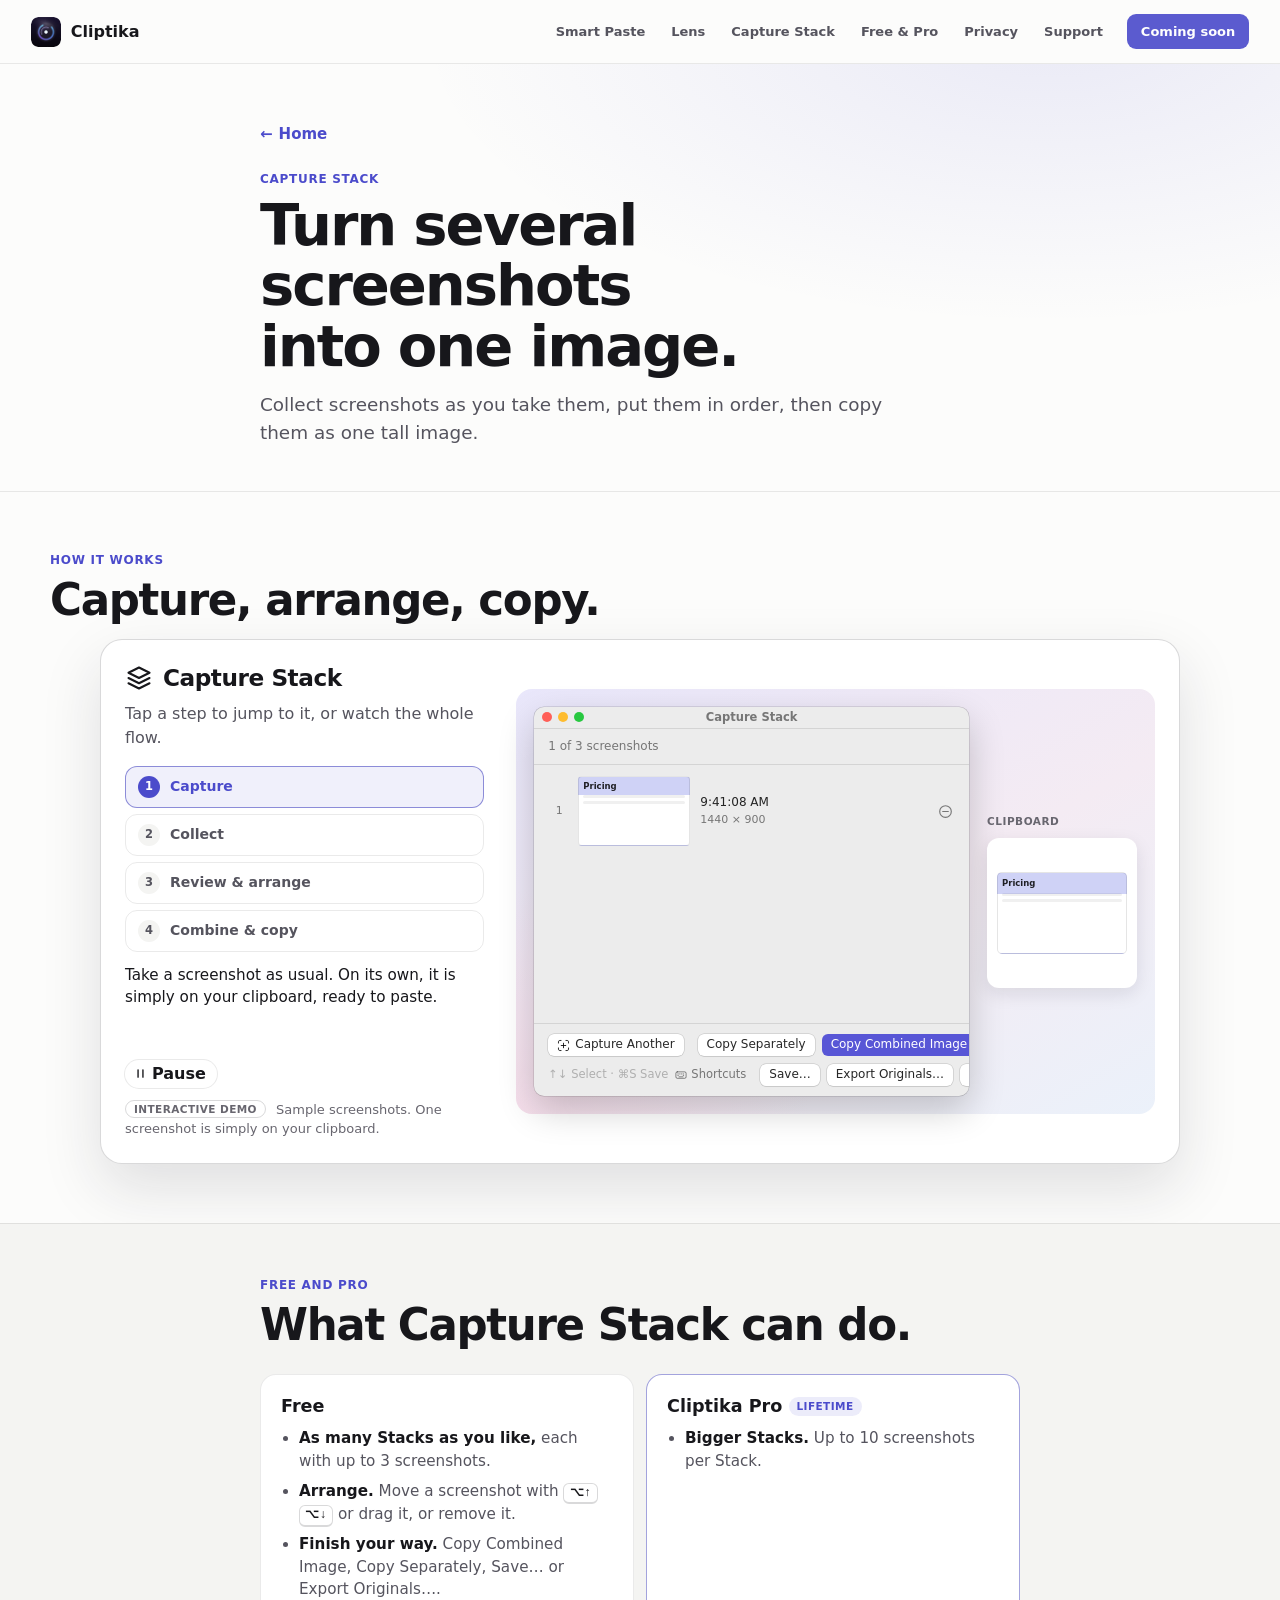
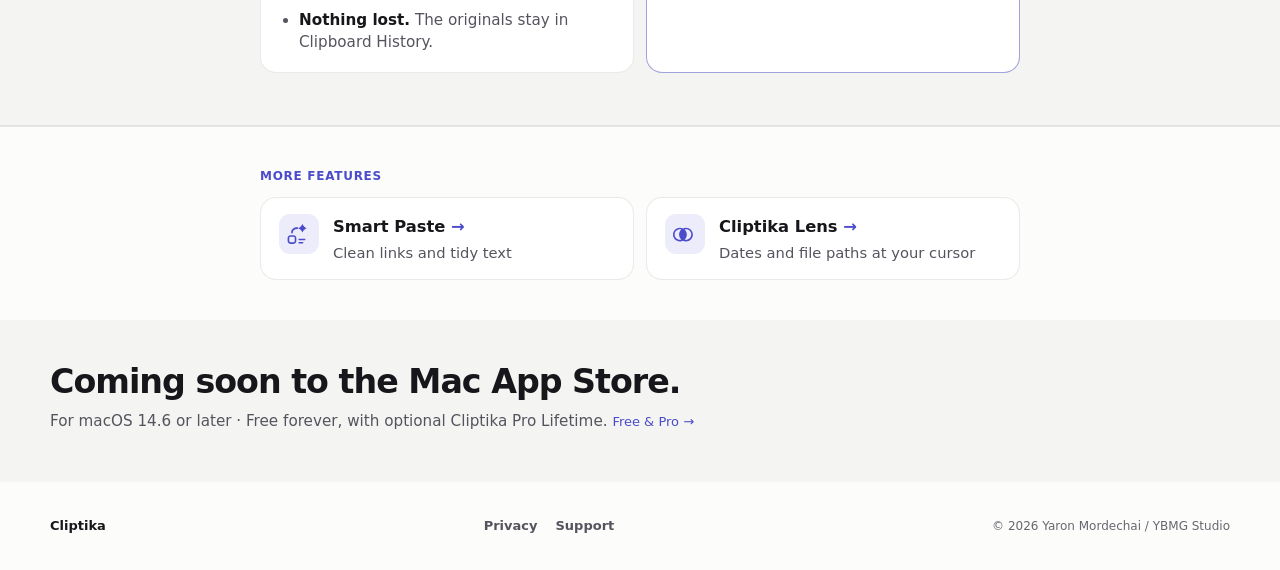
==== commit c2e74cb3: "Copy round 2: approved headlines and shorter supporting text - Homepage (phone and desktop): 'Copy o" ====
--- a/capture-stack.html
+++ b/capture-stack.html
@@ -10,8 +10,8 @@
   <link rel="canonical" href="https://cliptika.app/capture-stack.html"><meta property="og:type" content="website"><meta property="og:site_name" content="Cliptika"><meta property="og:url" content="https://cliptika.app/capture-stack.html"><meta property="og:title" content="Capture Stack — Cliptika"><meta property="og:description" content="Capture Stack in Cliptika for Mac: collect several screenshots, put them in order, then copy one combined image or each one separately."><meta property="og:image" content="https://cliptika.app/assets/og/cliptika-og.png"><meta property="og:image:width" content="1200"><meta property="og:image:height" content="630"><meta property="og:image:type" content="image/png"><meta property="og:image:alt" content="Cliptika app icon with the headline Copy. Capture. Do more. and “Coming soon to the Mac App Store”."><meta name="twitter:card" content="summary_large_image"><meta name="twitter:title" content="Capture Stack — Cliptika"><meta name="twitter:description" content="Capture Stack in Cliptika for Mac: collect several screenshots, put them in order, then copy one combined image or each one separately."><meta name="twitter:image" content="https://cliptika.app/assets/og/cliptika-og.png">
   <link rel="icon" href="favicon.png" type="image/png" sizes="32x32">
   <link rel="apple-touch-icon" href="assets/icons/cliptika-app-icon-180.png">
-  <link rel="stylesheet" href="style.css?v=preview-19"><link rel="stylesheet" href="site.css?v=s12">
-  <link rel="stylesheet" href="showcase.css?v=sc-73-fp">
+  <link rel="stylesheet" href="style.css?v=preview-19"><link rel="stylesheet" href="site.css?v=s13">
+  <link rel="stylesheet" href="showcase.css?v=sc-76-cp">
 </head>
 <body class="xp-page">
 <svg xmlns="http://www.w3.org/2000/svg" width="0" height="0" style="position:absolute" aria-hidden="true" focusable="false"><defs>
@@ -34,8 +34,8 @@
       <div class="container xp-narrow">
         <p class="xp-back"><a href="index.html"><span aria-hidden="true">←</span> Home</a></p>
         <p class="eyebrow">Capture Stack</p>
-        <h1 id="xp-title">Several screenshots. One paste.</h1>
-        <p class="xp-lead">Collect screenshots as you take them, put them in order, then copy one combined image or each one separately.</p>
+        <h1 id="xp-title">Turn several screenshots into one image.</h1>
+        <p class="xp-lead">Collect screenshots as you take them, put them in order, then copy them as one tall image.</p>
       </div>
     </section>
 
@@ -96,7 +96,7 @@
     <section class="work xp-more" aria-labelledby="xp-more-h">
       <div class="container xp-narrow">
         <h2 id="xp-more-h" class="eyebrow">More features</h2>
-        <div class="xp-more-grid"><a class="xp-more-card" href="smart-paste.html"><span class="mb-ic"><svg class="ic" aria-hidden="true"><use href="#icon-smartpaste"/></svg></span><span><strong>Smart Paste <span aria-hidden="true">→</span></strong><small>Press ⌥V and paste a copied link, list or text in the shape you need.</small></span></a><a class="xp-more-card" href="lens.html"><span class="mb-ic"><svg class="ic" aria-hidden="true"><use href="#icon-lens"/></svg></span><span><strong>Cliptika Lens <span aria-hidden="true">→</span></strong><small>Press ⌥A for the date, a recent clip or file actions, right where you are.</small></span></a></div>
+        <div class="xp-more-grid"><a class="xp-more-card" href="smart-paste.html"><span class="mb-ic"><svg class="ic" aria-hidden="true"><use href="#icon-smartpaste"/></svg></span><span><strong>Smart Paste <span aria-hidden="true">→</span></strong><small>Clean links and tidy text</small></span></a><a class="xp-more-card" href="lens.html"><span class="mb-ic"><svg class="ic" aria-hidden="true"><use href="#icon-lens"/></svg></span><span><strong>Cliptika Lens <span aria-hidden="true">→</span></strong><small>Dates and file paths at your cursor</small></span></a></div>
       </div>
     </section>
     <section class="cta" id="download" aria-labelledby="cta-heading">
@@ -105,7 +105,7 @@
   </main>
 
   <footer class="site-footer"><div class="container footer-inner"><a class="footer-brand" href="index.html">Cliptika</a><nav class="footer-links" aria-label="Footer navigation"><a href="privacy.html">Privacy</a><a href="support.html">Support</a></nav><small class="copyright">© 2026 Yaron Mordechai / YBMG Studio</small></div></footer>
-  <script src="showcase.js?v=sc-73-fp"></script>
+  <script src="showcase.js?v=sc-76-cp"></script>
   <script src="site.js?v=s12"></script>
 </body>
 </html>
--- a/site.css
+++ b/site.css
@@ -35,3 +35,11 @@
 }
 /* section links land with the heading clear of the sticky header */
 #capture-stack,#free-pro{scroll-margin-top:64px}
+/* phones: icon-only menu button (44 × 44, icon on the page gutter) and a panel that opens from the left under it */
+@media(max-width:760px){
+  .menu-btn{width:44px;min-width:44px;height:44px;padding:0;margin-left:-13px;gap:0}
+  .menu-btn .mb-word{display:none}
+  .site-header .nav-shell{gap:6px}
+  .mnav{left:8px;right:auto;top:calc(100% + 6px);width:min(300px,calc(100% - 16px));padding:6px 8px;border:1px solid var(--border);border-radius:14px;box-shadow:0 18px 40px rgba(0,0,0,.16)}
+  .mnav a{padding:0 8px}
+}
--- a/showcase.css
+++ b/showcase.css
@@ -740,3 +740,27 @@
 .xp-page .xp-cs .cs-card{max-width:1080px;margin-inline:auto}
 @media(max-width:760px){.xp-page .xp-more-grid{grid-template-columns:1fr}}
 @media(prefers-reduced-motion:reduce){.xp-page .xp-more-card{transition:none}}
+
+/* ===== Phones: "Explore features" rows between the Clean URL example and Free / Pro ===== */
+@media(max-width:760px){
+  .m-features{padding-block:22px 26px;scroll-margin-top:58px}
+  .m-features h2.eyebrow{margin:0 0 10px;font-size:12px}
+  .mf-list{list-style:none;margin:0;padding:0;border:1px solid var(--border);border-radius:16px;background:var(--surface);overflow:hidden}
+  .mf-list li+li{border-top:1px solid var(--border)}
+  .mf-row{display:grid;grid-template-columns:32px minmax(0,1fr) 16px;align-items:center;gap:12px;min-height:60px;padding:10px 14px;color:var(--text);text-decoration:none;-webkit-tap-highlight-color:transparent}
+  .mf-row:active{background:var(--accent-soft)}
+  .mf-row:focus-visible{outline:2px solid var(--accent);outline-offset:-2px;border-radius:15px}
+  .mf-ic{display:grid;place-items:center;width:32px;height:32px;border-radius:9px;background:var(--accent-soft);color:var(--accent)}
+  .mf-ic .ic,.mf-ic .sym{width:18px;height:18px}
+  .mf-ic .ic .ic-primary{fill:currentColor}.mf-ic .ic .ic-secondary{fill:currentColor;opacity:.55}
+  .mf-ic .sym{fill:none;stroke:currentColor;stroke-width:1.3;stroke-linecap:round;stroke-linejoin:round}
+  .mf-t{min-width:0}
+  .mf-t strong{display:block;font-size:.98rem;line-height:1.3;letter-spacing:-.01em}
+  .mf-t small{display:block;color:var(--text2);font-size:.88rem;line-height:1.35}
+  .mf-chev{width:16px;height:16px;fill:none;stroke:var(--text3);stroke-width:1.8;stroke-linecap:round;stroke-linejoin:round}
+  .m-demo{padding-bottom:22px}
+}
+@media(max-width:360px){.mf-row{gap:10px;padding-inline:12px}.mf-t small{font-size:.82rem}}
+
+/* desktop headline breaks after each sentence; tablet widths keep one flowing line */
+@media(max-width:1020px){#hero-title br{display:none}}
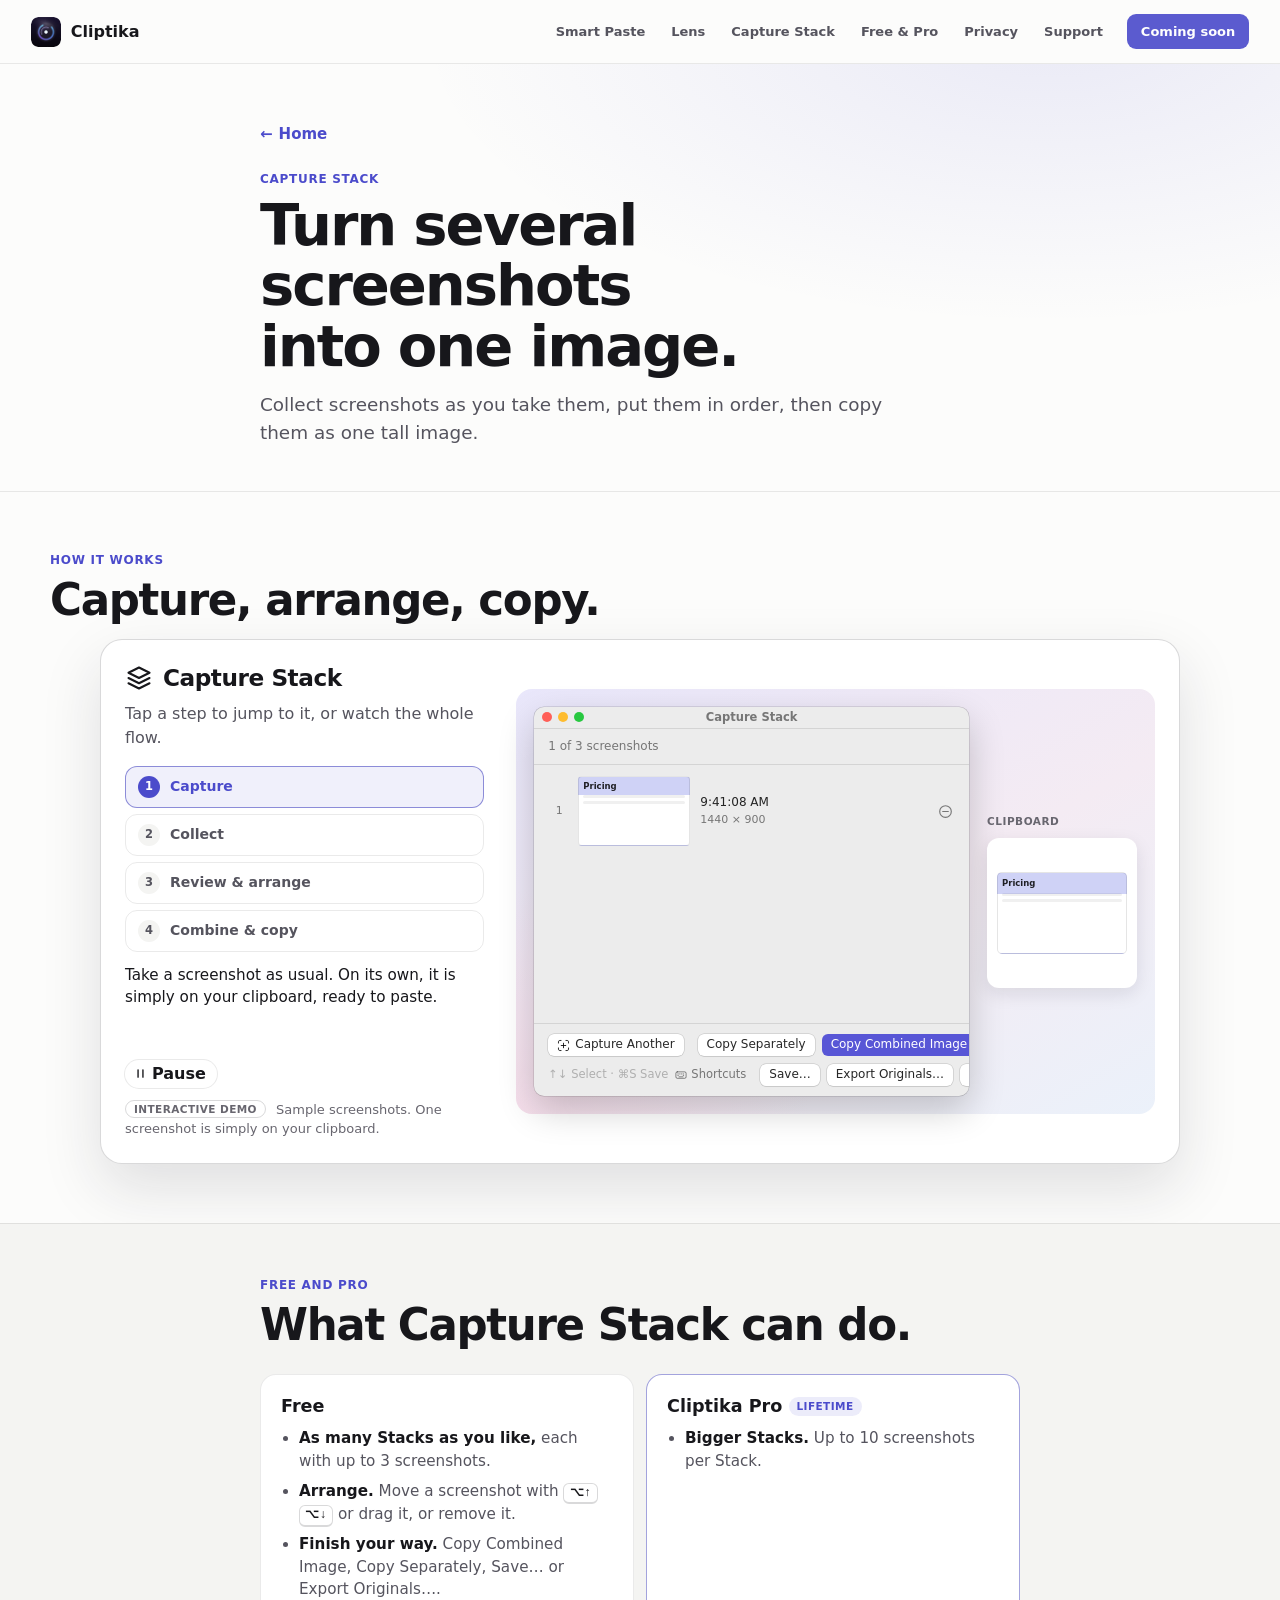
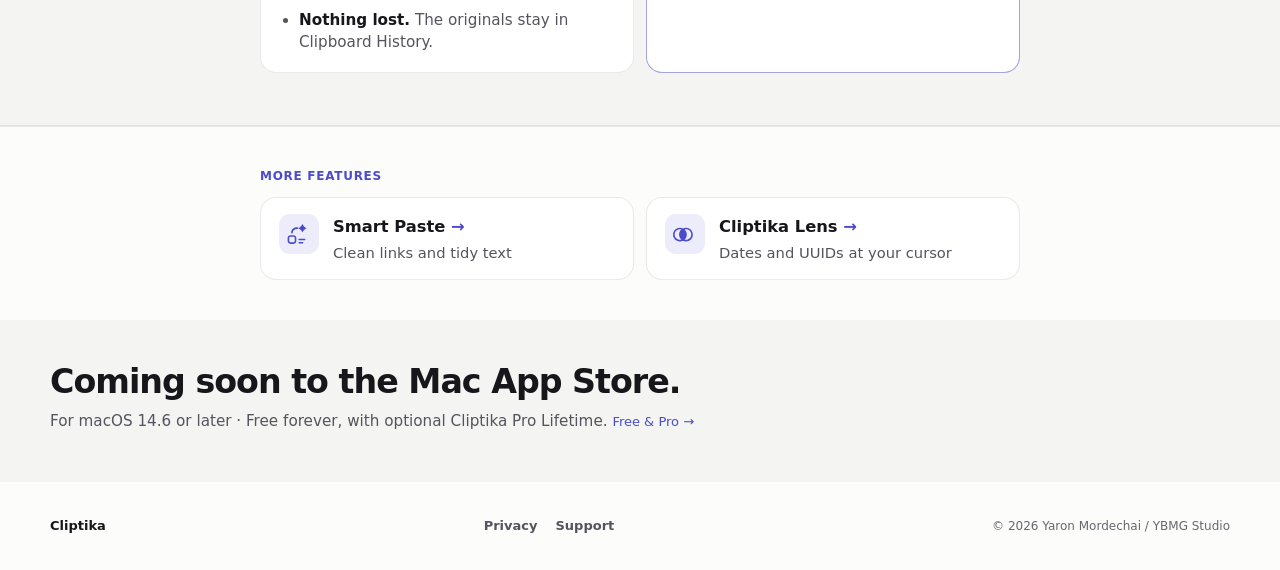
==== commit 903a4eef: "Copy round 2: responsive headline, compact Pro card, accuracy fixes - Headline wraps only between it" ====
--- a/capture-stack.html
+++ b/capture-stack.html
@@ -11,7 +11,7 @@
   <link rel="icon" href="favicon.png" type="image/png" sizes="32x32">
   <link rel="apple-touch-icon" href="assets/icons/cliptika-app-icon-180.png">
   <link rel="stylesheet" href="style.css?v=preview-19"><link rel="stylesheet" href="site.css?v=s13">
-  <link rel="stylesheet" href="showcase.css?v=sc-76-cp">
+  <link rel="stylesheet" href="showcase.css?v=sc-77-fx">
 </head>
 <body class="xp-page">
 <svg xmlns="http://www.w3.org/2000/svg" width="0" height="0" style="position:absolute" aria-hidden="true" focusable="false"><defs>
@@ -96,7 +96,7 @@
     <section class="work xp-more" aria-labelledby="xp-more-h">
       <div class="container xp-narrow">
         <h2 id="xp-more-h" class="eyebrow">More features</h2>
-        <div class="xp-more-grid"><a class="xp-more-card" href="smart-paste.html"><span class="mb-ic"><svg class="ic" aria-hidden="true"><use href="#icon-smartpaste"/></svg></span><span><strong>Smart Paste <span aria-hidden="true">→</span></strong><small>Clean links and tidy text</small></span></a><a class="xp-more-card" href="lens.html"><span class="mb-ic"><svg class="ic" aria-hidden="true"><use href="#icon-lens"/></svg></span><span><strong>Cliptika Lens <span aria-hidden="true">→</span></strong><small>Dates and file paths at your cursor</small></span></a></div>
+        <div class="xp-more-grid"><a class="xp-more-card" href="smart-paste.html"><span class="mb-ic"><svg class="ic" aria-hidden="true"><use href="#icon-smartpaste"/></svg></span><span><strong>Smart Paste <span aria-hidden="true">→</span></strong><small>Clean links and tidy text</small></span></a><a class="xp-more-card" href="lens.html"><span class="mb-ic"><svg class="ic" aria-hidden="true"><use href="#icon-lens"/></svg></span><span><strong>Cliptika Lens <span aria-hidden="true">→</span></strong><small>Dates and UUIDs at your cursor</small></span></a></div>
       </div>
     </section>
     <section class="cta" id="download" aria-labelledby="cta-heading">
@@ -105,7 +105,7 @@
   </main>
 
   <footer class="site-footer"><div class="container footer-inner"><a class="footer-brand" href="index.html">Cliptika</a><nav class="footer-links" aria-label="Footer navigation"><a href="privacy.html">Privacy</a><a href="support.html">Support</a></nav><small class="copyright">© 2026 Yaron Mordechai / YBMG Studio</small></div></footer>
-  <script src="showcase.js?v=sc-76-cp"></script>
+  <script src="showcase.js?v=sc-77-fx"></script>
   <script src="site.js?v=s12"></script>
 </body>
 </html>
--- a/showcase.css
+++ b/showcase.css
@@ -762,5 +762,10 @@
 }
 @media(max-width:360px){.mf-row{gap:10px;padding-inline:12px}.mf-t small{font-size:.82rem}}
 
-/* desktop headline breaks after each sentence; tablet widths keep one flowing line */
-@media(max-width:1020px){#hero-title br{display:none}}
+/* Homepage headline: it wraps only between its three sentences. Sizes are measured so no sentence is wider than its
+   column: desktop caps at 73.6px (from 80px) where the widest sentence, "Paste it right.", would pass the column;
+   phones fit "Copy once. Find it again." on one line, so the headline stays at two lines from 320px up. */
+.hero h1 .hl-s{white-space:nowrap;color:inherit}   /* only "Paste it right." takes the accent colour */
+@media(min-width:1021px){.hero h1.d-only{font-size:clamp(2.35rem,5.4vw,4.6rem)}}
+@media(max-width:760px){.hero h1.m-only{align-self:stretch;font-size:clamp(1.5rem,calc(8.6vw - 3px),2.9rem)}}
+#fp-heading .nw{white-space:nowrap}   /* the Free / Pro heading breaks between phrases, never inside one */
